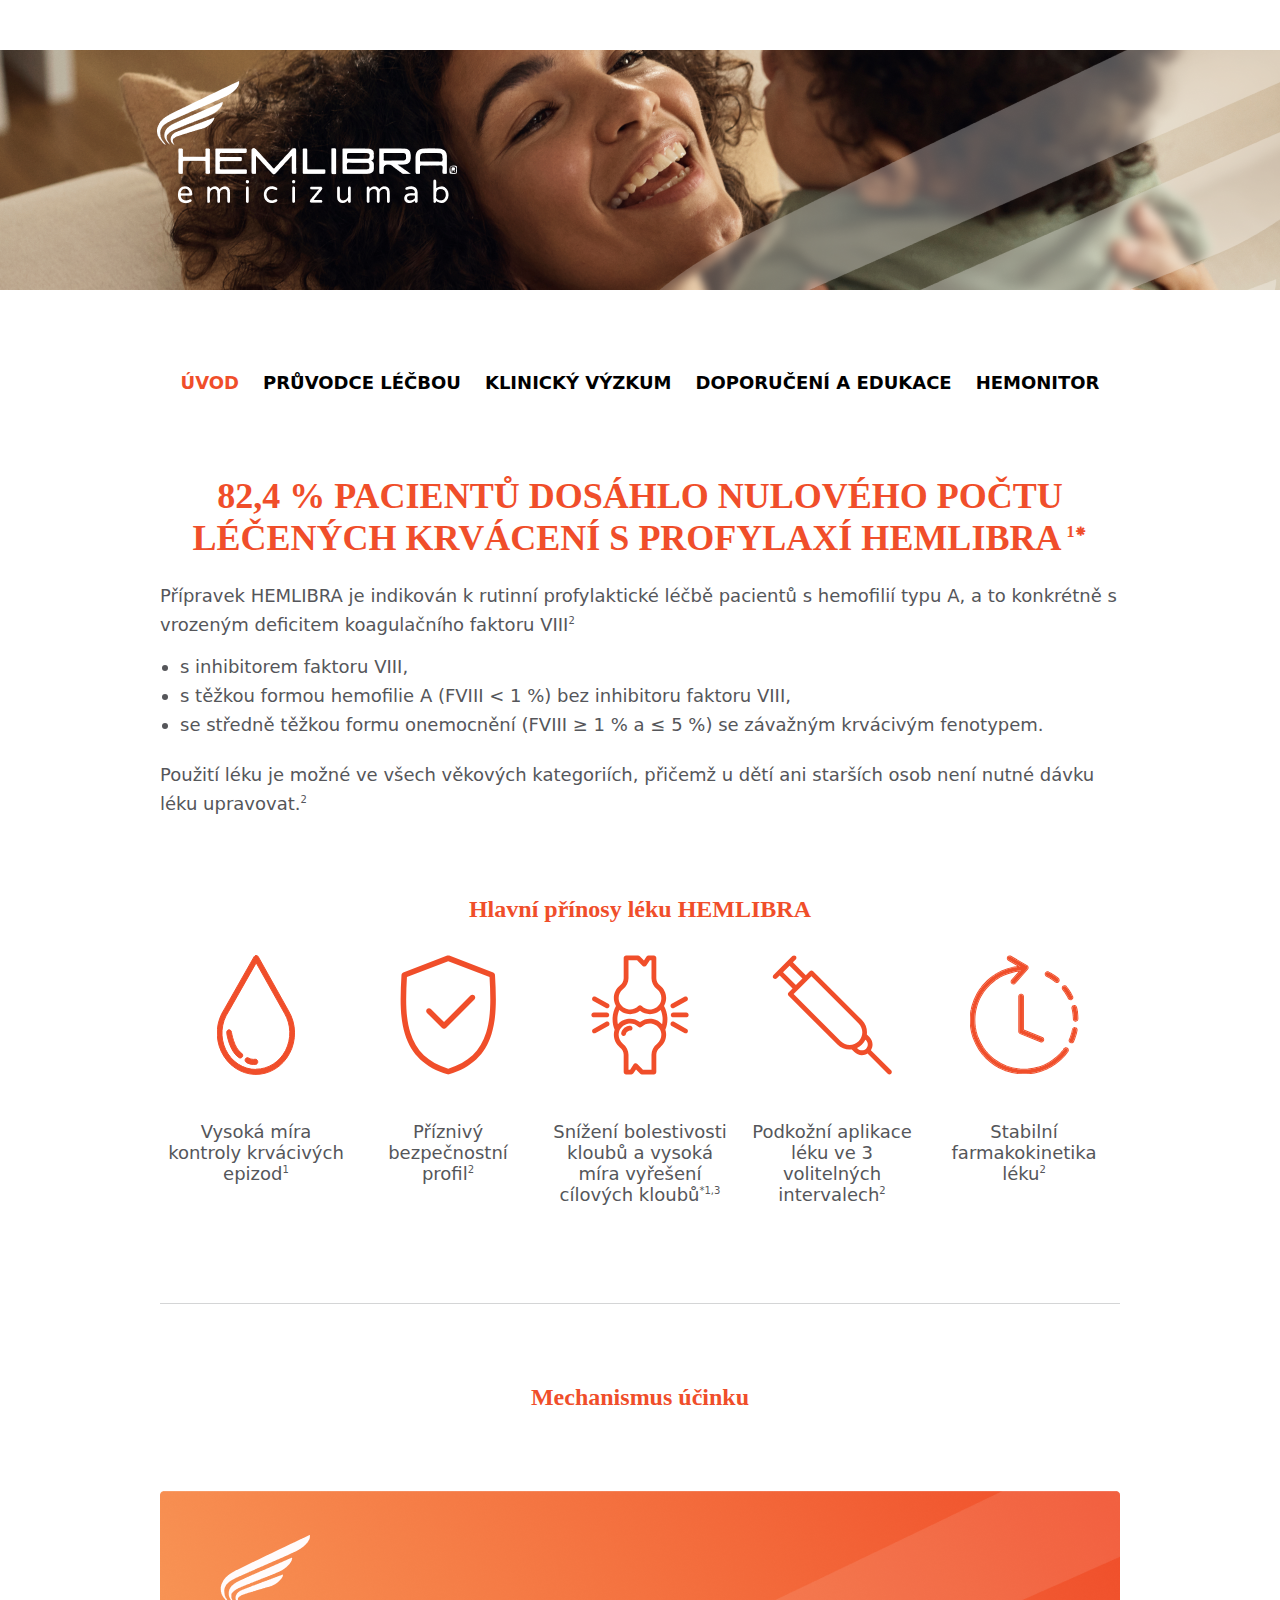
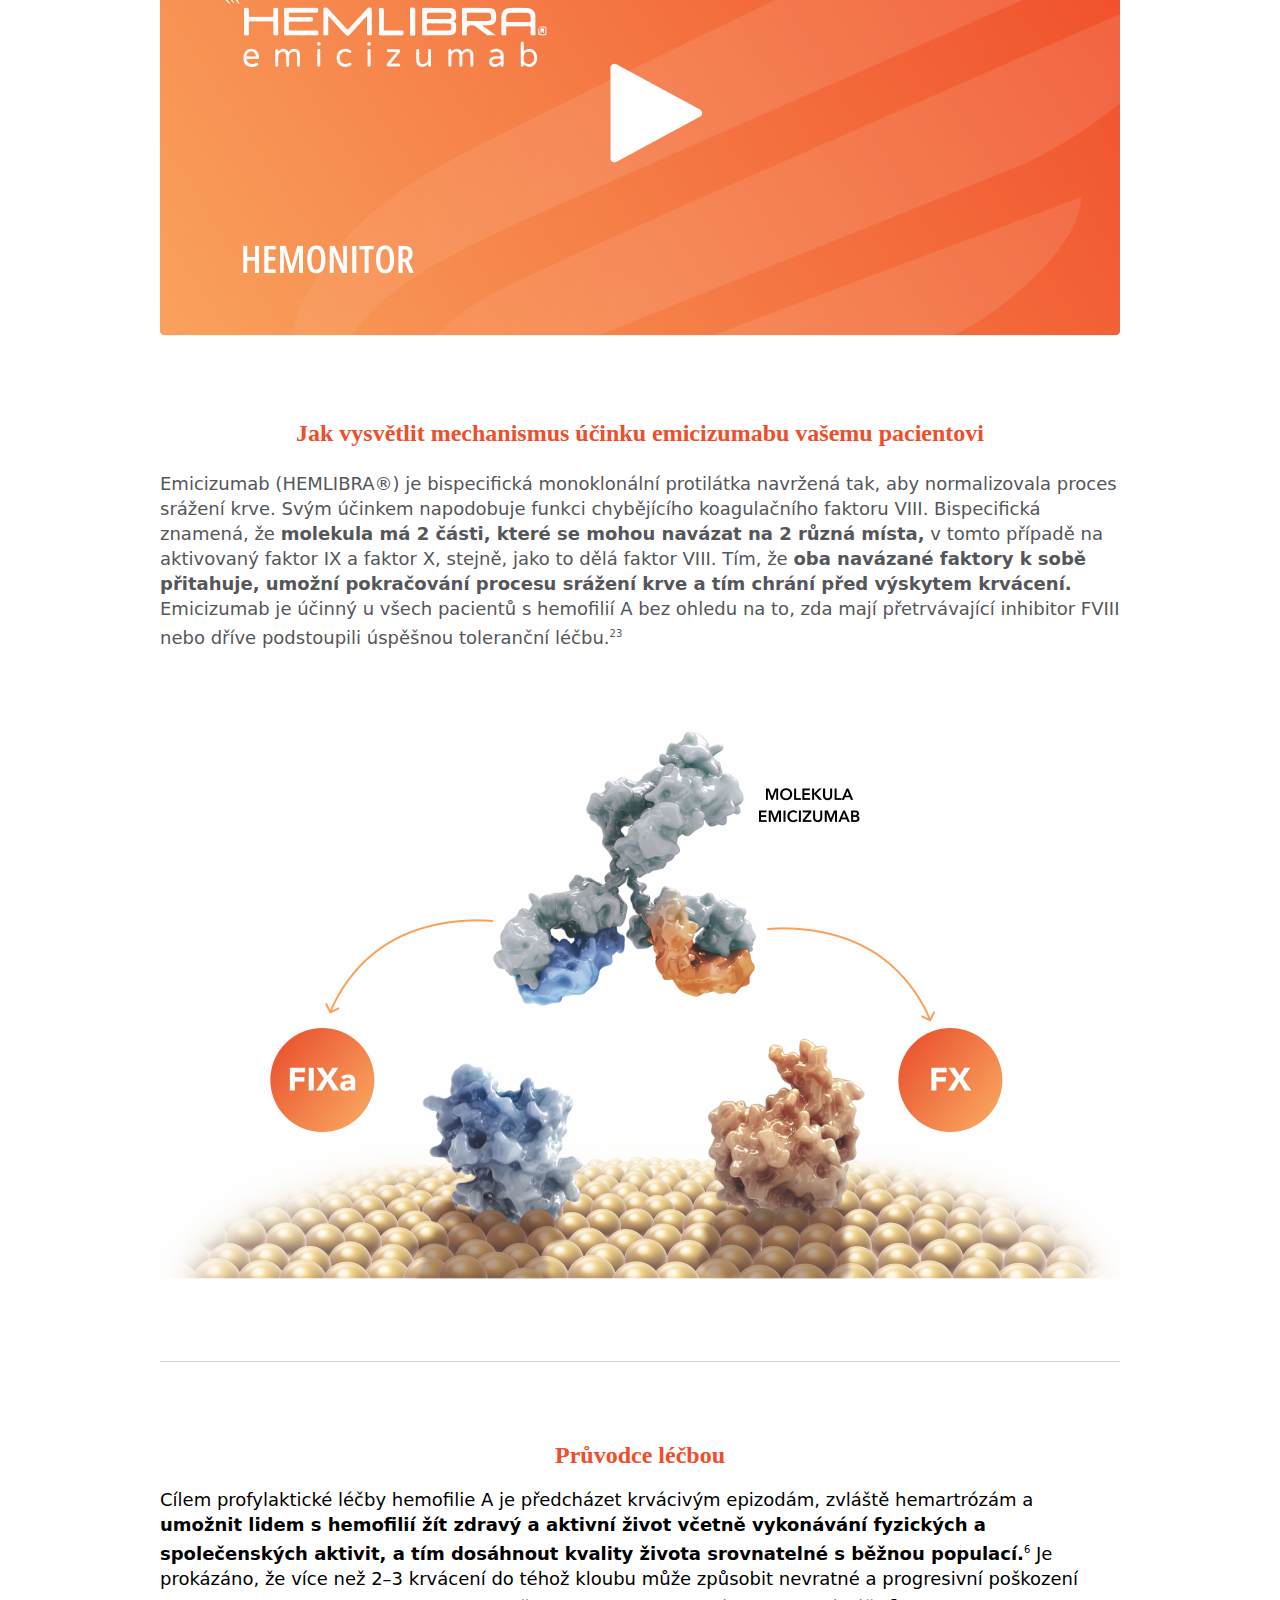
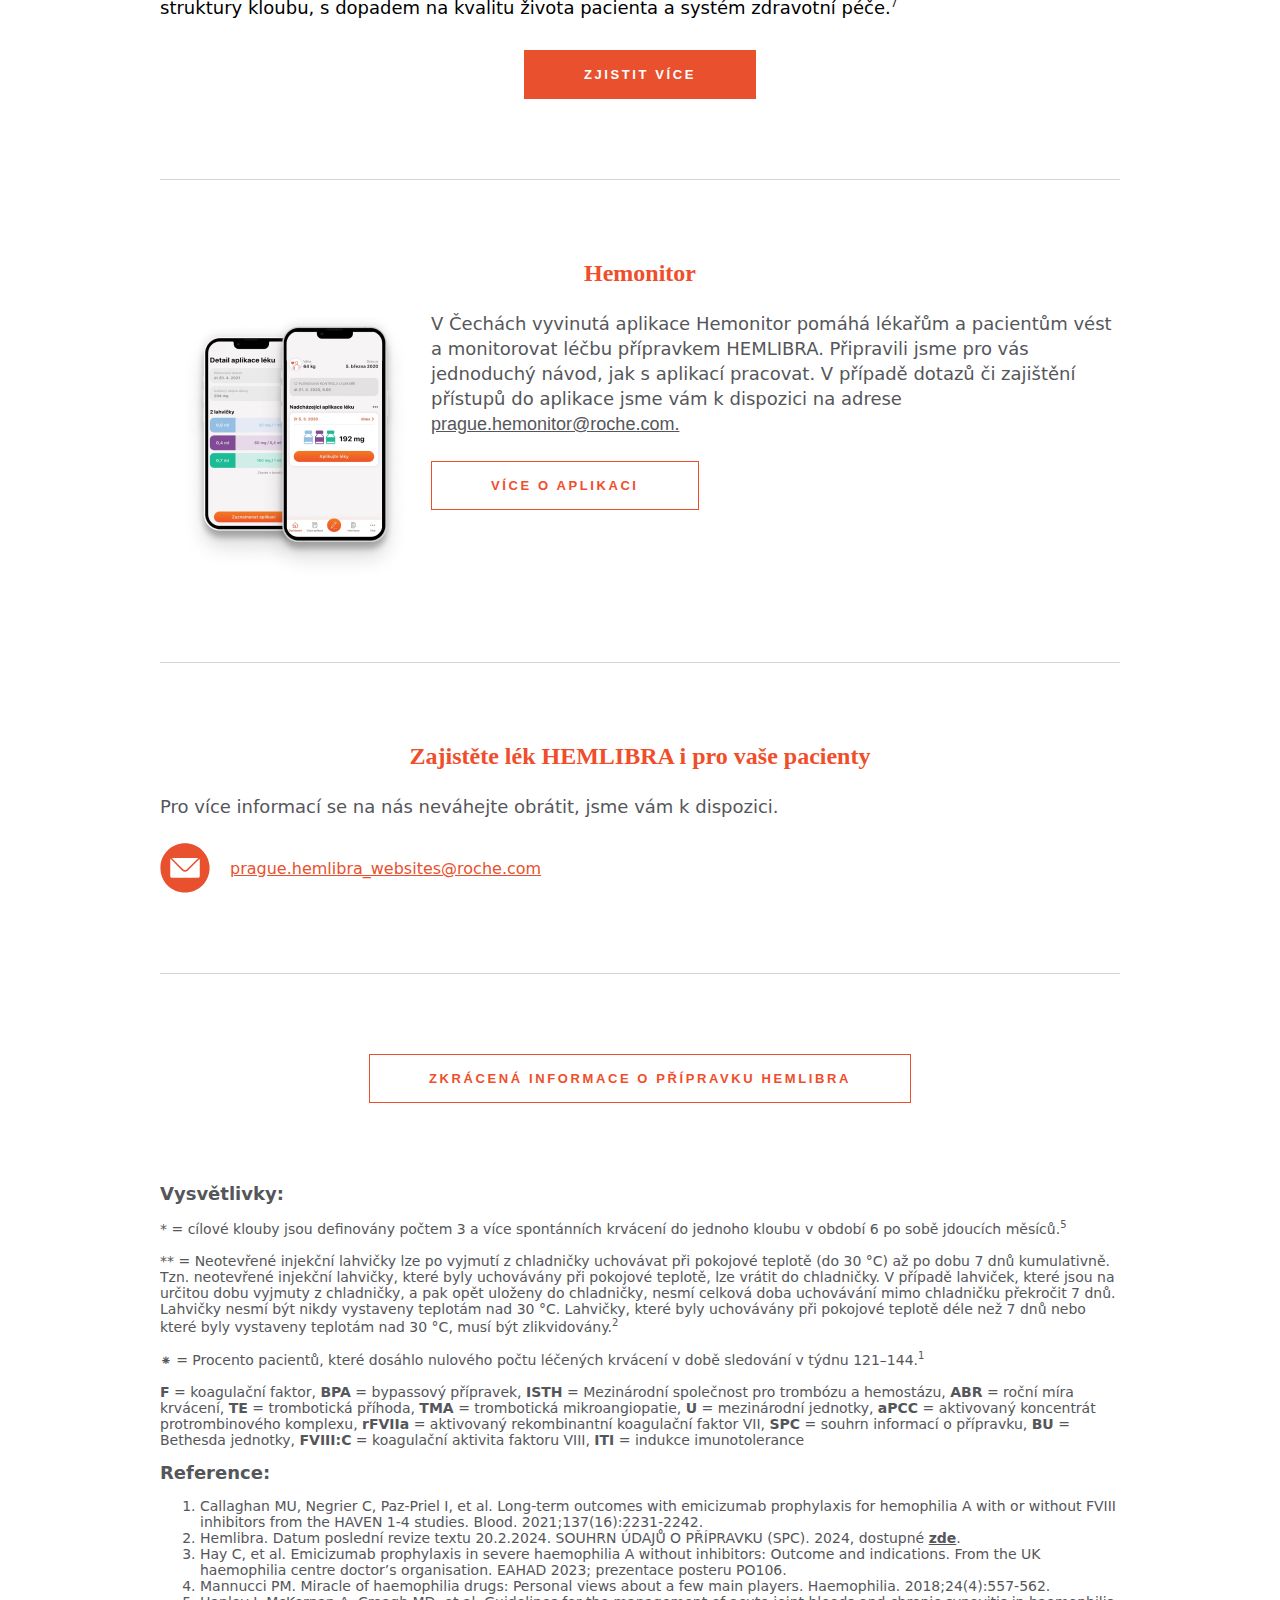
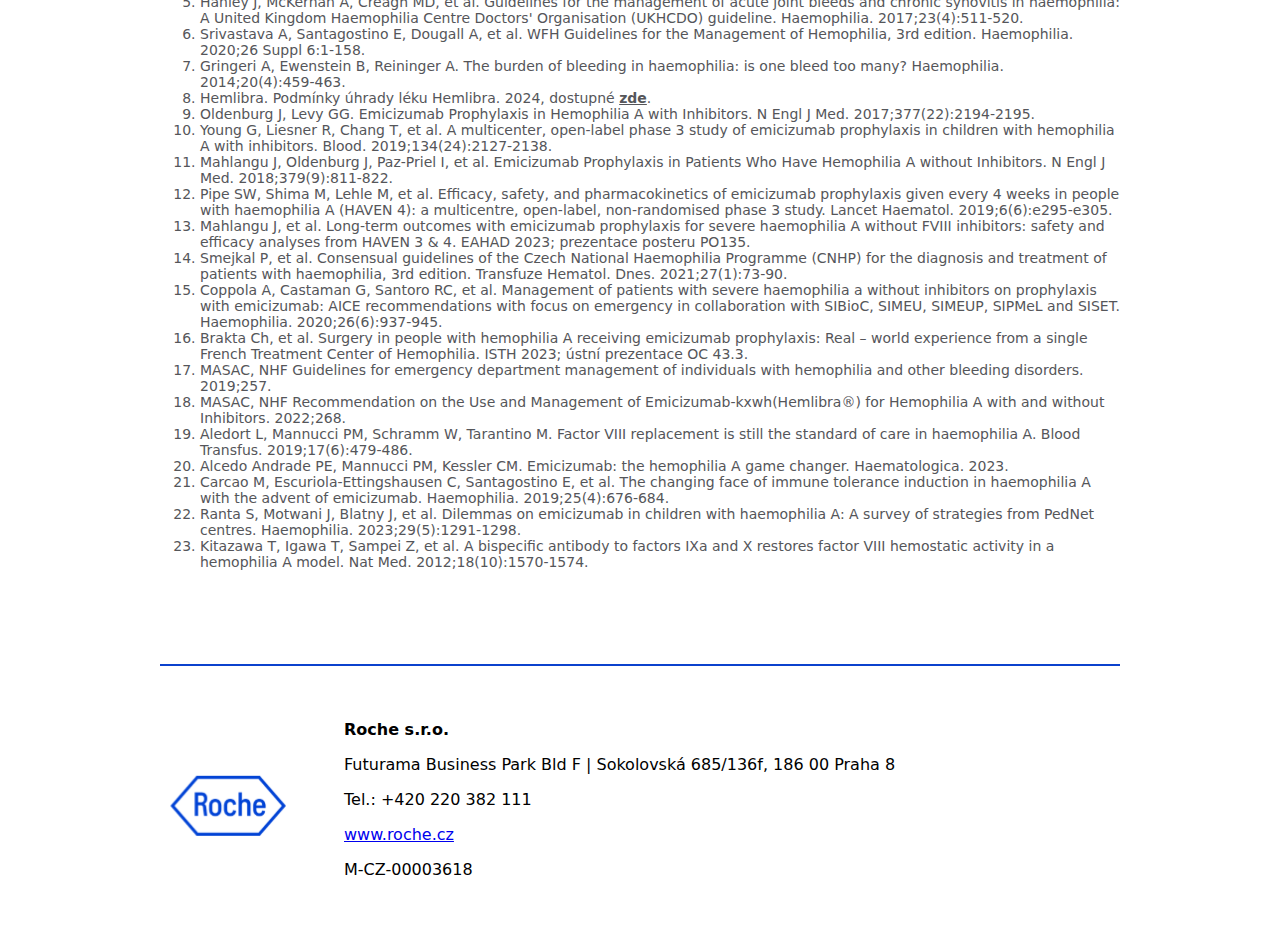
==== index.html @ 609fdd3a "fix" ====
<!DOCTYPE html>
<html lang="cs">
<head>
    <meta charset="UTF-8">
    <meta name="viewport" content="width=device-width, initial-scale=1.0">
    <title>HEMILIBRA emicizumab</title>
    <link rel="stylesheet" href="styles.css">
</head>
<body>

<header class="site-header">
    <div class="header-image" style="background-image: url('img/header_img_1.png');">
    </div>
    <nav class="site-navigation">
        <ul class="navigation-list">
            <li><a href="index.html" class="selected-page">ÚVOD</a></li>
            <li><a href="pruvodce_lecbou.html">PRŮVODCE LÉČBOU</a></li>
            <li><a href="klinicky_vyzkum.html">KLINICKÝ VÝZKUM</a></li>
            <li><a href="edukacni_materialy.html">DOPORUČENÍ A EDUKACE</a></li>
            <li><a href="hemonitor.html">HEMONITOR</a></li>
        </ul>
    </nav>
</header>

<section class="content-block gap24">
    <h1>82,4 % pacientů dosáhlo nulového počtu léčených krvácení s profylaxí HEMLIBRA<sup>1⁕</sup></h1>
    <div>
        <p>Přípravek HEMLIBRA je indikován k rutinní profylaktické léčbě pacientů s hemofilií typu A, a to konkrétně s vrozeným deficitem koagulačního faktoru VIII<sup>2</sup></p>
        <br>
        <ul class="content-list">
            <li>s inhibitorem faktoru VIII,</li>
            <li>s těžkou formou hemofilie A (FVIII < 1 %) bez inhibitoru faktoru VIII,</li>
            <li>se středně těžkou formu onemocnění (FVIII ≥ 1 % a ≤ 5 %) se závažným krvácivým fenotypem.</li>
        </ul>
        <br>
        <p>Použití léku je možné ve všech věkových kategoriích, přičemž u dětí ani starších osob není nutné dávku léku upravovat.<sup>2</sup></p>
    </div>
</section>

<section class="advantages-section gap32">
    <h2 class="section-title">Hlavní přínosy léku HEMLIBRA</h2>
    <div class="advantages-container">
        <div class="advantage-item">
            <img src="img/icon_1.svg" alt="">
            <p>Vysoká míra kontroly krvácivých epizod<sup>1</sup></p>
        </div>
        <div class="advantage-item">
            <img src="img/Icon_2.svg" alt="">
            <p>Příznivý bezpečnostní profil<sup>2</sup></p>
        </div>
        <div class="advantage-item">
            <img src="img/icon_3.svg" alt="">
            <p>Snížení bolestivosti kloubů a vysoká míra vyřešení cílových kloubů<sup>*1,3</sup></p>
        </div>
        <div class="advantage-item">
            <img src="img/icon_4.svg" alt="">
            <p>Podkožní aplikace léku ve 3 volitelných intervalech<sup>2</sup></p>
        </div>
        <div class="advantage-item">
            <img src="img/icon_5.svg" alt="">
            <p>Stabilní farmakokinetika léku<sup>2</sup></p>
        </div>
    </div>
</section>

<div class="divider"></div>

<section class="advantages-section">
    <h2 class="section-title">Mechanismus účinku</h2>
</section>

<section class="content-block">
    <a href="">
        <img src="img/Group 1621.png">
    </a>
</section>

<section class="content-block gap24">
    <h2>Jak vysvětlit mechanismus účinku emicizumabu vašemu pacientovi</h2>
    <p>Emicizumab (HEMLIBRA®) je bispecifická monoklonální protilátka navržená tak, aby normalizovala proces srážení krve. Svým účinkem napodobuje funkci chybějícího koagulačního faktoru VIII. Bispecifická znamená, že <strong>molekula má 2 části, které se mohou navázat na 2 různá místa,</strong> v tomto případě na aktivovaný faktor IX a faktor X, stejně, jako to dělá faktor VIII. Tím, že <strong>oba navázané faktory k sobě přitahuje, umožní pokračování procesu srážení krve a tím chrání před výskytem krvácení.</strong> Emicizumab je účinný u všech pacientů s hemofilií A bez ohledu na to, zda mají přetrvávající inhibitor FVIII nebo dříve podstoupili úspěšnou toleranční léčbu.<sup>23</sup></p>
    <img src="img/Group 539.png">
</section>

<div class="divider"></div>

<div class="guide-container">
    <h2 class="section-title">Průvodce léčbou</h2>
    <div class="text-and-button-wrapper gap12">
        <p class="guide-text">Cílem profylaktické léčby hemofilie A je předcházet krvácivým epizodám, zvláště hemartrózám a
            <b>umožnit lidem s hemofilií žít zdravý a aktivní život včetně vykonávání fyzických a společenských aktivit, a tím dosáhnout kvality života srovnatelné s běžnou populací.</b><sup>6</sup>
            Je prokázáno, že více než 2–3 krvácení do téhož kloubu může způsobit nevratné a progresivní poškození struktury kloubu, s dopadem na kvalitu života pacienta a systém zdravotní péče.<sup>7</sup></p>
        <div class="button-container">
            <a href="pruvodce_lecbou.html"><button class="standard-button red">zjistit více</button></a>
        </div>
    </div>
</div>

<div class="divider"></div>

<section class="content-block gap24">
    <section class="advantages-section">
        <h2 class="section-title">Hemonitor</h2>
    </section>
    <div class="hemonitor-section">
        <div class="phone-image-wrapper">
            <img src="img/Iphones.png" alt=""/>
        </div>
        <div class="text-and-button-wrapper gap24">
            <p class="hemonitor-text">V Čechách vyvinutá aplikace Hemonitor pomáhá lékařům a pacientům vést a monitorovat léčbu přípravkem HEMLIBRA. Připravili jsme pro vás jednoduchý návod, jak s aplikací pracovat. V případě dotazů či zajištění přístupů do aplikace jsme vám k dispozici na adrese <a class="link-grey" href="mailto:prague.hemonitor@roche.com">prague.hemonitor@roche.com.</a></p>
            <a href="hemonitor.html"><button class="standard-button">VÍCE O APLIKACI</button></a>
        </div>
    </div>
</section>

<div class="divider"></div>

<div class="content-block gap24">
    <h2>Zajistěte lék HEMLIBRA i pro vaše pacienty</h2>
    <p>Pro více informací se na nás neváhejte obrátit, jsme vám k dispozici.</p>
    <div class="contact-details">
        <img src="img/contact_icon.svg" alt="Email Icon" class="contact-icon">
        <a href="mailto:prague.hemlibra_websites@roche.com"class="email-text">prague.hemlibra_websites@roche.com</a>
    </div>
</div>

<div class="divider"></div>

<div class="contact-section">
    <button class="standard-button">ZKRÁCENÁ INFORMACE O PŘÍPRAVKU HEMLIBRA</button>
</div>

<div class="main-container footer">
    <div class="content-text text">
        <div class="title">Vysvětlivky:</div>
        <p>* = cílové klouby jsou definovány počtem 3 a více spontánních krvácení do jednoho kloubu v období 6 po sobě jdoucích měsíců.<sup>5</sup>
            <br><br>** = Neotevřené injekční lahvičky lze po vyjmutí z chladničky uchovávat při pokojové teplotě (do 30 °C) až po dobu 7 dnů kumulativně. Tzn. neotevřené injekční lahvičky, které byly uchovávány při pokojové teplotě, lze vrátit do chladničky. V případě lahviček, které jsou na určitou dobu vyjmuty z chladničky, a pak opět uloženy do chladničky, nesmí celková doba uchovávání mimo chladničku překročit 7 dnů. Lahvičky nesmí být nikdy vystaveny teplotám nad 30 °C. Lahvičky, které byly uchovávány při pokojové teplotě déle než 7 dnů nebo které byly vystaveny teplotám nad 30 °C, musí být zlikvidovány.<sup>2</sup>
            <br><br>⁕ = Procento pacientů, které dosáhlo nulového počtu léčených krvácení v době sledování v týdnu 121–144.<sup>1</sup>
            <br><br><strong>F</strong> = koagulační faktor, <strong>BPA</strong> = bypassový přípravek, <strong>ISTH</strong> = Mezinárodní společnost pro trombózu a hemostázu, <strong>ABR</strong> = roční míra krvácení, <strong>TE</strong> = trombotická příhoda, <strong>TMA</strong> = trombotická mikroangiopatie, <strong>U</strong> = mezinárodní jednotky, <strong>aPCC</strong> = aktivovaný koncentrát protrombinového komplexu, <strong>rFVIIa</strong> = aktivovaný rekombinantní koagulační faktor VII, <strong>SPC</strong> = souhrn informací o přípravku, <strong>BU</strong> = Bethesda jednotky, <strong>FVIII:C</strong> = koagulační aktivita faktoru VIII, <strong>ITI</strong> = indukce imunotolerance </p>
        <div class="title">Reference:</div>
        <p>
            <ol>
                <li>Callaghan MU, Negrier C, Paz-Priel I, et al. Long-term outcomes with emicizumab prophylaxis for hemophilia A with or without FVIII inhibitors from the HAVEN 1-4 studies. Blood. 2021;137(16):2231-2242.</li>
                <li>Hemlibra. Datum poslední revize textu 20.2.2024. SOUHRN ÚDAJŮ O PŘÍPRAVKU (SPC). 2024, dostupné <a href="https://drive.google.com/drive/folders/1kQ6zINW1XRGc3kzWRuX9ajvQGq70Y8tW"><strong>zde</strong></a>.</li>
                <li>Hay C, et al. Emicizumab prophylaxis in severe haemophilia A without inhibitors: Outcome and indications. From the UK haemophilia centre doctor’s organisation. EAHAD 2023; prezentace posteru PO106.</li>
                <li>Mannucci PM. Miracle of haemophilia drugs: Personal views about a few main players. Haemophilia. 2018;24(4):557-562.</li>
                <li>Hanley J, McKernan A, Creagh MD, et al. Guidelines for the management of acute joint bleeds and chronic synovitis in haemophilia: A United Kingdom Haemophilia Centre Doctors' Organisation (UKHCDO) guideline. Haemophilia. 2017;23(4):511-520.</li>
                <li>Srivastava A, Santagostino E, Dougall A, et al. WFH Guidelines for the Management of Hemophilia, 3rd edition. Haemophilia. 2020;26 Suppl 6:1-158.</li>
                <li>Gringeri A, Ewenstein B, Reininger A. The burden of bleeding in haemophilia: is one bleed too many? Haemophilia. 2014;20(4):459-463.</li>
                <li>Hemlibra. Podmínky úhrady léku Hemlibra. 2024, dostupné <a href="https://prehledy.sukl.cz/prehled_leciv.html#/leciva/0222794"><strong>zde</strong></a>. </li>
                <li>Oldenburg J, Levy GG. Emicizumab Prophylaxis in Hemophilia A with Inhibitors. N Engl J Med. 2017;377(22):2194-2195.</li>
                <li>Young G, Liesner R, Chang T, et al. A multicenter, open-label phase 3 study of emicizumab prophylaxis in children with hemophilia A with inhibitors. Blood. 2019;134(24):2127-2138.</li>
                <li>Mahlangu J, Oldenburg J, Paz-Priel I, et al. Emicizumab Prophylaxis in Patients Who Have Hemophilia A without Inhibitors. N Engl J Med. 2018;379(9):811-822.</li>
                <li>Pipe SW, Shima M, Lehle M, et al. Efficacy, safety, and pharmacokinetics of emicizumab prophylaxis given every 4 weeks in people with haemophilia A (HAVEN 4): a multicentre, open-label, non-randomised phase 3 study. Lancet Haematol. 2019;6(6):e295-e305.</li>
                <li>Mahlangu J, et al. Long-term outcomes with emicizumab prophylaxis for severe haemophilia A without FVIII inhibitors: safety and efficacy analyses from HAVEN 3 & 4. EAHAD 2023;  prezentace posteru PO135.</li>
                <li>Smejkal P, et al. Consensual guidelines of the Czech National Haemophilia Programme (CNHP) for the diagnosis and treatment of patients with haemophilia, 3rd edition. Transfuze Hematol. Dnes. 2021;27(1):73-90.</li>
                <li>Coppola A, Castaman G, Santoro RC, et al. Management of patients with severe haemophilia a without inhibitors on prophylaxis with emicizumab: AICE recommendations with focus on emergency in collaboration with SIBioC, SIMEU, SIMEUP, SIPMeL and SISET. Haemophilia. 2020;26(6):937-945.</li>
                <li>Brakta Ch, et al. Surgery in people with hemophilia A receiving emicizumab prophylaxis: Real – world experience from a single French Treatment Center of Hemophilia. ISTH 2023; ústní prezentace OC 43.3.</li>
                <li>MASAC, NHF Guidelines for emergency department management of individuals with hemophilia and other bleeding disorders. 2019;257.</li>
                <li>MASAC, NHF Recommendation on the Use and Management of Emicizumab-kxwh(Hemlibra®) for Hemophilia A with and without Inhibitors. 2022;268.</li>
                <li>Aledort L, Mannucci PM, Schramm W, Tarantino M. Factor VIII replacement is still the standard of care in haemophilia A. Blood Transfus. 2019;17(6):479-486.</li>
                <li>Alcedo Andrade PE, Mannucci PM, Kessler CM. Emicizumab: the hemophilia A game changer. Haematologica. 2023.</li>
                <li>Carcao M, Escuriola-Ettingshausen C, Santagostino E, et al. The changing face of immune tolerance induction in haemophilia A with the advent of emicizumab. Haemophilia. 2019;25(4):676-684.</li>
                <li>Ranta S, Motwani J, Blatny J, et al. Dilemmas on emicizumab in children with haemophilia A: A survey of strategies from PedNet centres. Haemophilia. 2023;29(5):1291-1298.</li>
                <li>Kitazawa T, Igawa T, Sampei Z, et al. A bispecific antibody to factors IXa and X restores factor VIII hemostatic activity in a hemophilia A model. Nat Med. 2012;18(10):1570-1574.</li>
            </ol>
        </p>
        </div>
</div>

<div class="main-container footer">
    <div class="divider"></div>
    <div class="footer-contact">
        <div class="logo">
            <img src="img/footer-logo.svg" alt=""/>
        </div>
        <div class="contact">
            <strong>Roche s.r.o.</strong>
            <p>Futurama Business Park Bld F | Sokolovská 685/136f, 186 00 Praha 8</p>
            <p>Tel.: +420 220 382 111</p>
            <p><a href="www.roche.cz">www.roche.cz</a></p>
            <p>M-CZ-00003618</p>
        </div>
    </div>
</div>

</body>
</html>
---- styles.css ----
html {
	scroll-behavior: smooth;
}

body {
    margin: 0;
    padding: 0;
    font-family: Avenir, system-ui, -apple-system, BlinkMacSystemFont, 'Segoe UI', Roboto, Oxygen, Ubuntu, Cantarell, 'Open Sans', 'Helvetica Neue', sans-serif;
    display: flex;
    flex-direction: column;
    gap: 80px;
}

.site-header {
    width: 100%;
    margin-top: 50px;
}

.header-image {
    height: 240px; /* высота шапки согласно Figma */
    background-size: cover;
    background-position: center;
    margin-bottom: 80px; 
}

.site-navigation {
    background-color: #FFFFFF; /* белый фон */
    /* box-shadow: 0 4px 6px rgba(0,0,0,0.1); тень под навигацией */
    /* padding: 20px 0;  */
    /* margin-bottom: 80px;  */
}

.navigation-list {
    list-style-type: none;
    padding: 0;
    margin: 0 auto;
    width: fit-content; 
    height: 25px; 
    display: flex;
    align-items: flex-start;
    justify-content: space-between;
    gap: 24px;
}

.navigation-list li {
    margin: 0; /* убрать предыдущий margin */
}

.navigation-list a {
    text-decoration: none;
    color: #000000; /* черный цвет текста */
    font-weight: bold;
    font-size: 18px; /* предполагаемый размер шрифта, так как он не указан */
    line-height: 25px; /* высота строки равна высоте меню */
    background-color: transparent; /* фоновый цвет ссылки */
    transition: color 0.1s; /* плавное изменение фона при наведении */
}

.navigation-list a:hover,
.navigation-list a:focus {
    color: #F04E2A; /* белый текст при наведении */
}

a.selected-page {
    color: #F04E2A;
}

/* ... предыдущий код ... */

.content-block {
    color: #55565A; /* цвет текста */
    width: 960px; /* ширина блока */
    /* padding: 0 40px; */
    margin: 0 auto;
    /* margin: 0 auto 80px; */
    display: flex;
    flex-direction: column;
    /* align-items: flex-start; */
    /* gap: 24px;  */
}

.content-block h1 {
    color: #F04E2A;
    width: 100%;
    text-align: center;
    font-family: Arial Narrow, serif;
    font-size: 36px;
    font-style: normal;
    font-weight: 700;
    line-height: normal;
    text-transform: uppercase;
    margin: 0;
}

h2 {
    margin: 0;
}

.content-block h2 {
    margin: 0;
    width: 100%;
    color: #F04E2A;
    text-align: center;
    font-family: Arial Narrow, serif;
    font-size: 24px;
    font-style: normal;
    font-weight: 700;
    line-height: normal;
    /* text-transform: uppercase; */
}

.content-block h3 {
    color: #55565A;
    font-family: Avenir, system-ui, -apple-system, BlinkMacSystemFont, 'Segoe UI', Roboto, Oxygen, Ubuntu, Cantarell, 'Open Sans', 'Helvetica Neue', sans-serif;
    font-size: 24px;
    font-style: normal;
    font-weight: 800;
    line-height: normal;
    margin: 0;
}

.content-block p {
    color: #55565A;
    font-family: Avenir, system-ui, -apple-system, BlinkMacSystemFont, 'Segoe UI', Roboto, Oxygen, Ubuntu, Cantarell, 'Open Sans', 'Helvetica Neue', sans-serif;
    font-size: 18px;
    font-style: normal;
    font-weight: 400;
    line-height: 25px;
    margin: 0;
}

.content-block ul {
    list-style-type: disc; /* стиль маркера списка */
    padding-left: 20px; /* отступ для маркеров списка */
    margin: 0;
}

.content-block .content-text {
    color: #55565A;
    font-family: Avenir, system-ui, -apple-system, BlinkMacSystemFont, 'Segoe UI', Roboto, Oxygen, Ubuntu, Cantarell, 'Open Sans', 'Helvetica Neue', sans-serif;
    font-size: 18px;
    font-style: normal;
    font-weight: 400;
    line-height: normal;
    margin: 0;
    padding: 0;
}

.content-block .content-text .content-img {
    margin: 0 10px 0 10px;
}

.content-block .image-container {
    display: flex;
    justify-content: center;
}

.content-block a, .content-block a:hover {
    color: #55565A;
    text-decoration-line: underline;
}

.content-block li {
    margin-bottom: 8px; /* расстояние между элементами списка */
    font-family: Avenir, system-ui, -apple-system, BlinkMacSystemFont, 'Segoe UI', Roboto, Oxygen, Ubuntu, Cantarell, 'Open Sans', 'Helvetica Neue', sans-serif;
}

/* ... предыдущий код ... */

.advantages-section {
    width: 960px;
    margin: 20px auto; 
    margin: 0 auto; 
    display: flex;
    flex-direction: column;
    align-items: center; /* выравнивание по центру для всего содержимого раздела */
    margin-bottom: 0px;
}

.section-title {
    text-align: center; /* выравнивание заголовка по центру */
    width: 100%; /* ширина заголовка для выравнивания текста */
    /* margin-bottom: 24px; */
    color: #F04E2A;
    font-family: Arial Narrow, serif;
    font-size: 24px;
    font-style: normal;
    font-weight: 700;
    line-height: normal;
}

.advantages-container {
    display: flex;
    justify-content: space-between;
    align-items: flex-start;
    width: 100%;
    padding: 0; /* если требуется внутренний отступ, его можно задать здесь */
}

.advantage-item {
    flex: 1;
    text-align: center; /* для выравнивания текста под иконками */
    color: #55565A;
    font-family: Avenir, system-ui, -apple-system, BlinkMacSystemFont, 'Segoe UI', Roboto, Oxygen, Ubuntu, Cantarell, 'Open Sans', 'Helvetica Neue', sans-serif;
    font-size: 18px;
    font-style: normal;
    font-weight: 400;
    line-height: normal;
    max-width: 468px;
}

.advantage-item p {
 padding: 0 8px 0 8px;
 font-size: 18px;
 line-height: normal;
}

.advantage-item img {
    width: auto; /* предполагаемая ширина иконок */
    height: 120px; /* предполагаемая высота иконок, размер можно изменить */
    margin-bottom: 24px;
}

.advantage-item img.advantage-icon{
    width: 140px;
    height: 140px;
}

.haven-container {
    display: flex;
    height: fit-content;
    justify-content: space-between;
}

div.haven-item {
    width: 283px;
    text-align: center;
}

div.haven-item p {
    font-size: 20px;
    margin-top: 20px;
    font-weight: 300;
}

.content-group {
    display: flex;
    flex-direction: column;
    /* gap: 15px; */
}

.content-group h4 {
    font-weight: 900;
    color: #E9502E;
    margin: 0;
    font-size: 18px;
}

.content-list {
    font-size: 18px;
}

.link-grey {
    color: #55565A;
    font-family: Avenir, Arial, Helvetica, sans-serif;
}

a.link-orange {
    color: #E9502E;
    font-weight: 900;
    /* font-family: Avenir, system-ui, -apple-system, BlinkMacSystemFont, 'Segoe UI', Roboto, Oxygen, Ubuntu, Cantarell, 'Open Sans', 'Helvetica Neue', sans-serif; */
}

a.link-orange-thin {
    color: #E9502E;
    font-family: Avenir, system-ui, -apple-system, BlinkMacSystemFont, 'Segoe UI', Roboto, Oxygen, Ubuntu, Cantarell, 'Open Sans', 'Helvetica Neue', sans-serif;
}

/* ... предыдущий код ... */

.divider {
    width: 960px;
    height: 1px; /* или '1px' в зависимости от желаемой толщины линии */
    background-color: rgba(85, 86, 90, 0.25); /* цвет и прозрачность согласно Figma */
    margin: 0 auto;
}

/* ... предыдущий код ... */

.mechanism-container {
    display: flex;
    justify-content: center;
    align-items: flex-start;
    width: 960px;
    margin: 0 auto;
    gap: 120px;
}

.mechanism-block {
    display: flex;
    flex-direction: column;
    /*align-items: center;*/
    width: calc((100% - 50px) / 2);
    padding: 20px;
    position: relative;
}

span.mechanism-note {
    font-family: 'Open Sans', system-ui, -apple-system, BlinkMacSystemFont, 'Segoe UI', Roboto, Oxygen, Ubuntu, Cantarell, 'Helvetica Neue', sans-serif;
}

.border-svg {
    position: absolute;
    width: 39px;
    height: 100%;
    top: 0;
}

.left-border {
    left: -39px; /* Смещаем левый SVG влево */
}

.right-border {
    right: -39px; /* Смещаем правый SVG вправо */
}

.mechanism-title  {
    font-family: system-ui, -apple-system, BlinkMacSystemFont, 'Segoe UI', Roboto, Oxygen, Ubuntu, Cantarell, 'Open Sans', 'Helvetica Neue', sans-serif;
    font-size: 24px;
    font-style: normal;
    font-weight: 700;
    line-height: normal;
    text-transform: uppercase;
}

.mechanism-title.left  {
    color: #000;
}

.mechanism-title.right  {
    color: #E9502E;
}

.mechanism-note  {
    color: #E9502E;
    /* font-family: system-ui, -apple-system, BlinkMacSystemFont, 'Segoe UI', Roboto, Oxygen, Ubuntu, Cantarell, 'Open Sans', 'Helvetica Neue', sans-serif; */
    font-size: 16px;
    font-weight: 400;
    text-transform: none;
}

.mechanism-icons {
    margin-top: 20px;
}

.mechanism-block p {
    color: #000;
    /* font-family: system-ui, -apple-system, BlinkMacSystemFont, 'Segoe UI', Roboto, Oxygen, Ubuntu, Cantarell, 'Open Sans', 'Helvetica Neue', sans-serif; */
    font-size: 16px;
    font-style: normal;
    font-weight: 400;
    line-height: normal;
}

/* **/

.guide-container {
    display: flex;
    flex-direction: column;
    align-items: center; /* Центрирование элементов */
    width: 960px;
    margin: 0 auto 0; /* Отступ сверху 80px и авто-маргин слева и справа */
    /* padding: 40px;  */
    background-color: #FFFFFF; /* Белый фон блока */
}

.guide-title {
    color: #E9502E; /* Цвет заголовка */
    font-family: Arial, sans-serif;
    font-size: 24px; /* Размер шрифта заголовка */
    font-weight: 700; /* Жирность шрифта */
    margin-bottom: 24px; /* Отступ снизу заголовка */
}

.guide-text {
    color: #000;
    font-family: Avenir, system-ui, -apple-system, BlinkMacSystemFont, 'Segoe UI', Roboto, Oxygen, Ubuntu, Cantarell, 'Open Sans', 'Helvetica Neue', sans-serif;
    font-size: 18px;
    font-style: normal;
    font-weight: 400;
    line-height: 25px; /* 138.889% */
}

.button-container {
    text-align: center; /* Центрирование кнопки */
    width: 100%; /* Ширина контейнера кнопки */
}

.standard-button {
    color: #F04E2A; /* Белый цвет текста кнопки */
    background-color: #FFFFFF; /* Фон кнопки */
    border: 1px solid #F04E2A; /* Граница кнопки */
    padding: 16px 59px; /* Внутренний отступ */
    /* font-family: system-ui, -apple-system, BlinkMacSystemFont, 'Segoe UI', Roboto, Oxygen, Ubuntu, Cantarell, 'Open Sans', 'Helvetica Neue', sans-serif; */
    font-size: 13px; /* Размер шрифта кнопки */
    cursor: pointer; /* Курсор в виде указателя */
    font-style: normal;
    font-weight: 700;
    line-height: normal;
    letter-spacing: 2.6px;
    text-transform: uppercase;
    transition: all .1s ease-in;
    /* transition: color .5s ease; */
}

.standard-button:hover {
    background-color: #E9502E;
    color: white;
}

/*.guide-button:hover {*/
/*    background-color: #E9502E; !* Цвет фона кнопки при наведении *!*/
/*}*/

/* */

.hemonitor-section {
    display: flex;
    align-items: flex-start;
    justify-content: center;
    width: 100%; /* Используем всю доступную ширину */
    max-width: 960px; /* Максимальная ширина секции */
    margin: 0px auto; /* Верхний отступ и автоматическое выравнивание */
    padding: 0; /* Убраны внутренние отступы */
}

.phone-image-wrapper {
    /* Стили для обертки изображения с телефонами */
    /* flex: 1;  */
    display: flex;
    justify-content: center;
}

.text-and-button-wrapper {
    flex: 1; /* Занимаем половину доступного пространства */
    display: flex;
    flex-direction: column;
    align-items: flex-start; /* Выравнивание по левому краю */
    /* padding: 0 0 24px 0;  */
}

.hemonitor-title {
    color: #F04E2A;
    text-align: center;
    font-family: Arial Narrow, serif;
    font-size: 24px;
    font-style: normal;
    font-weight: 700;
    line-height: normal;
    margin-bottom: 24px; /* Отступ под заголовком */
}

.hemonitor-text {
    color: #55565A;
    font-family: Avenir, system-ui, -apple-system, BlinkMacSystemFont, 'Segoe UI', Roboto, Oxygen, Ubuntu, Cantarell, 'Open Sans', 'Helvetica Neue', sans-serif;
    font-size: 16px;
    margin-bottom: 24px; /* Отступ под текстом */
}

.hemonitor-button {
    color: #FFFFFF;
    background-color: #F04E2A;
    border: none;
    padding: 10px 20px;
    cursor: pointer;
    transition: background-color 0.3s ease; /* Анимация фона кнопки */
}

/*.hemonitor-button:hover {*/
/*    background-color: #E9502E; !* Цвет кнопки при наведении *!*/
/*}*/

/* */

.contact-section {
    display: flex;
    justify-content: center;
    padding: 0 0;
    background: #FFF;
}

.content-wrapper {
    width: 960px;
    text-align: center;
}

.text-center {
    margin-bottom: 20px; /* Расстояние между текстом и контактными деталями */
}

.contact-details {
    display: flex;
    align-items: center;
    justify-content: flex-start; /* Выравнивание иконки и электронной почты по левому краю */
}

.contact-icon {
    width: 50px; /* Реальные размеры вашей иконки */
    height: 50px;
    margin-right: 20px; /* Расстояние от иконки до адреса электронной почты */
}

a.email-text {
    /* font-family: system-ui, -apple-system, BlinkMacSystemFont, 'Segoe UI', Roboto, Oxygen, Ubuntu, Cantarell, 'Open Sans', 'Helvetica Neue', sans-serif; */
    color: #E9502E;
    font-size: 16px;
}

.content-wrapper h2 {
    color: #F04E2A;
    font-family: Arial Narrow, sans-serif;
    font-size: 24px;
    margin: 0 0 10px 0; /* Отступ снизу */
}

.content-wrapper p {
    color: #55565A;
    /* font-family: system-ui, -apple-system, BlinkMacSystemFont, 'Segoe UI', Roboto, Oxygen, Ubuntu, Cantarell, 'Open Sans', 'Helvetica Neue', sans-serif; */
    font-size: 18px;
    margin: 0; /* Убрать отступы */
}

.main-container {
    overflow: hidden;
    width: 960px;
    display: flex;
    flex-direction: column;
    align-items: center; /* Центрирование элементов */
    margin: 0 auto 0; /* Отступ сверху 80px и авто-маргин слева и справа */
    /* padding: 40px;  */
    gap: 24px; /* Расстояние между элементами */
    background-color: #FFFFFF; /* Белый фон блока */
}

.footer .title {
    color: #55565A;
    font-family: Avenir, system-ui, -apple-system, BlinkMacSystemFont, 'Segoe UI', Roboto, Oxygen, Ubuntu, Cantarell, 'Open Sans', 'Helvetica Neue', sans-serif;
    font-size: 18px;
    font-style: normal;
    font-weight: 800;
    line-height: normal;
    margin-bottom: 15px;
}

.footer .content-text {
    color: #55565A;
    font-family: Avenir, system-ui, -apple-system, BlinkMacSystemFont, 'Segoe UI', Roboto, Oxygen, Ubuntu, Cantarell, 'Open Sans', 'Helvetica Neue', sans-serif;
    font-size: 14px;
    font-style: normal;
    font-weight: 400;
    line-height: normal;
}

.footer .divider {
    height: 2px; /* или '1px' в зависимости от желаемой толщины линии */
    background-color: #0B41CD;
    stroke-width: 3px;
    stroke: #0B41CD;
    margin: 0;
}

.footer-contact {
    display: flex; /* Включаем Flexbox */
    justify-content: flex-start; /* Распределяем пространство между колонками */
    align-items: center; /* Выравниваем элементы по центру по вертикали */
    padding: 20px; /* Добавляем отступы для внешнего вида */
    width: 960px;
    font-family: Avenir, system-ui, -apple-system, BlinkMacSystemFont, 'Segoe UI', Roboto, Oxygen, Ubuntu, Cantarell, 'Open Sans', 'Helvetica Neue', sans-serif;
}

.footer-contact .contact {
    flex-grow: 1; /* Разрешаем обоим элементам занимать одинаковое пространство */
    padding: 10px; /* Добавляем внутренние отступы */
}

.footer-contact .logo {
    flex-basis: 154px;
    flex-shrink: 0;
    padding: 10px;
}

.content-block .red, .button-container .red {
    border: 1px solid #E9502E;
    background: #E9502E;
    color: #FFFFFF;
}

.content-block p.black {
    color: black;
    text-transform: uppercase;
    font-weight: 900;
}

h4.grey-subheader {
    color: #55565A;
    font-size: 18px;
    font-weight: 900;
    margin-bottom: 15px;
    text-transform: uppercase;
    margin: 0;
}

h4.black-subheader {
    color: #000;
    font-size: 18px;
    font-weight: 900;
    margin-bottom: 15px;
    text-transform: uppercase;
    margin: 0;
}

.downloadable-content p {
    margin-bottom: 15px;
}

.downloadable-content {
    display: flex;
    gap: 16px;
    flex-direction: column;
}
.downloadable-content-wrapper {
    display: flex;
}

.link-wrapper {
    display: flex;
    justify-content: flex-start;
    gap: 16px;
    align-items: center;
    flex: 1;
}

.link-wrapper a {
    color: #F04E2A;
    font-weight: 900;
    font-family: Avenir, system-ui, -apple-system, BlinkMacSystemFont, 'Segoe UI', Roboto, Oxygen, Ubuntu, Cantarell, 'Open Sans', 'Helvetica Neue', sans-serif;
}

h1 sup, h2 sup {
    font-size:medium;
    margin-left: 5px;
}

h2 sup {
    font-weight: 400;
}

h4 sup {
    font-size: small;
    margin-left: 3px;
    font-weight: 400;
}

p sup, li sup {
    font-size: x-small;
}

.text-button-wrapper {
    display: flex;
    flex-direction: column;
    gap: 24px;
}

.gap36 {
    gap: 36px;
}

.gap32 {
    gap: 32px;
}

.gap24 {
    gap: 24px;
}

.gap16 {
    gap: 16px;
}

.gap12 {
    gap: 12px
}

img.advantage-icon.bottle {
    height: 170px;
    width: auto;
}

div.border-orange {
    border: 1px solid #E9502E;
    border-radius: 8px;
    padding: 24px;
}

div.border-orange img {
    max-width: 908px;
}

div.expandable-button {
    width: 960px;
    min-height: fit-content;
    display: flex;
    border: 1px solid #E9502E;
    border-radius: 8px;
    flex-direction: column;
    align-items: center;
    box-sizing: border-box;
}

div.expandable-button-header {
    display: flex;
    justify-content: space-between;
    align-items: center;
    width: 920px;
    padding: 20px;
}

div.expandable-button-white {
    width: 960px;
    min-height: fit-content;
    display: flex;
    flex-direction: column;
}

div.expandable-button-white-header {
    display: flex;
    justify-content: left;
    align-items: center;
    width: 960px;
    gap: 24px;
}

.expandable-button-wrapper {
    margin-bottom: 36px;
}

div.expandable-button-header, div.expandable-button-wrapper:hover {
    cursor: pointer;
}

div.expandable-button-header img {
    width: 21.15px;
    height: 12.7px;
}

h4.black-header {
    margin: 0;
    color: #000;
    text-transform: uppercase;
    font-size: 18px;
}

.expandable {
    max-height: 0;
    overflow: hidden;
    transition: all 0.3s ease;
}

.expanded {
    /* margin-bottom: 20px; */
    transition: all 0.3s ease;
    padding-bottom: 20px;
}

.expandable-button-header .arrow, .expandable-button-white-header .arrow {
    transition: transform 0.3s ease;
}

.expanded .expandable-button-header .arrow {
    transform: rotate(180deg);
}

p#fviii-studies {
    margin-bottom: 40px;
}

section#scroll-bottles {
    text-align: center;
}

div.hemlibra-subtext-wrapper {
    max-width: 525px;
    text-align: center;
}

div.video-grid {
    display: flex;
    gap: 24px;
    flex-wrap: wrap;
    justify-content: center;
}

div.video-grid .video-wrapper img {
    max-width: 222px;
    height: auto;
}

p.text-small {
    font-size: 14px;
}

.flex-row {
    flex-direction: row;
}

div.content-block div.content-half {
    flex: 1;
    display: flex;
    flex-direction: column;
}

.centered-text p{
    text-align: center;
}

span.p-important{
    text-transform: uppercase;
    color: #F04E2A;
    font-weight: 900;
}

ol li a {
    color: #55565A;
}

div.haven-container a {
    text-decoration: none;
}

div.haven-container a:hover {
    text-decoration: underline;
}
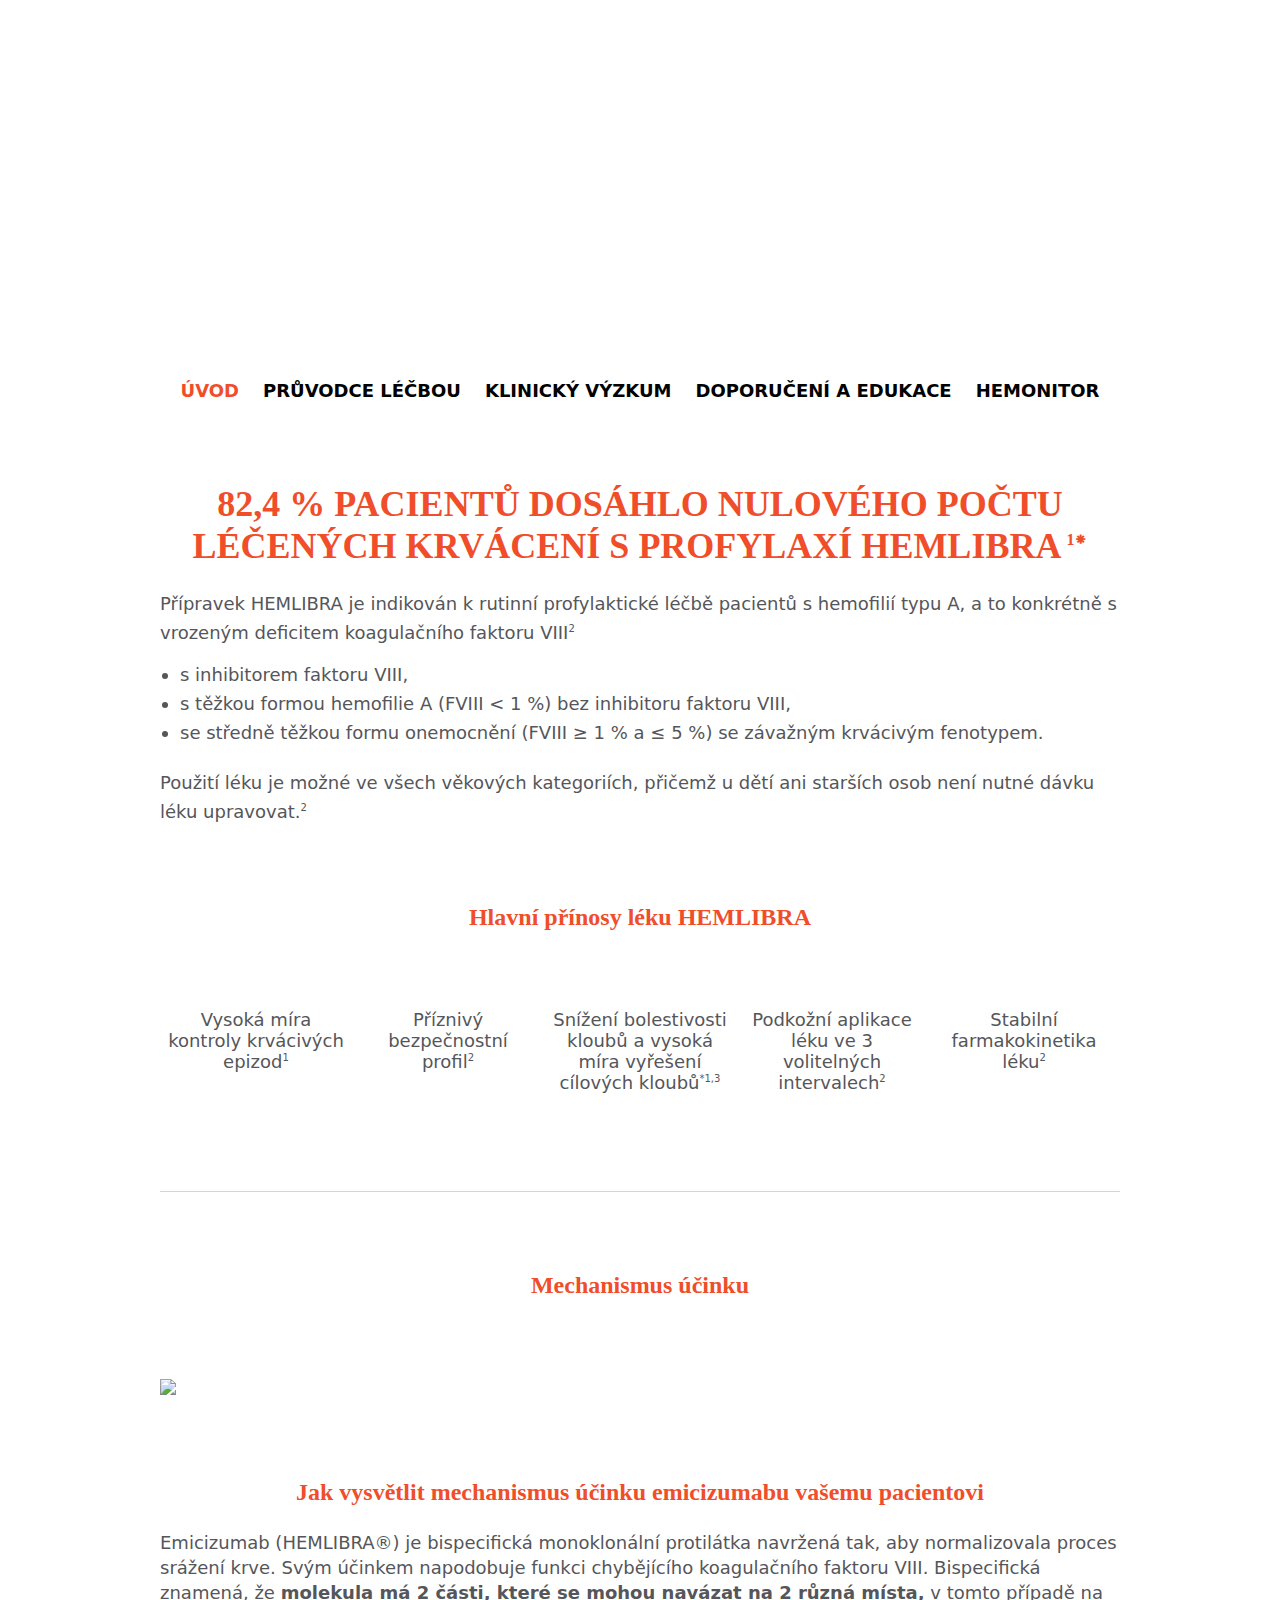
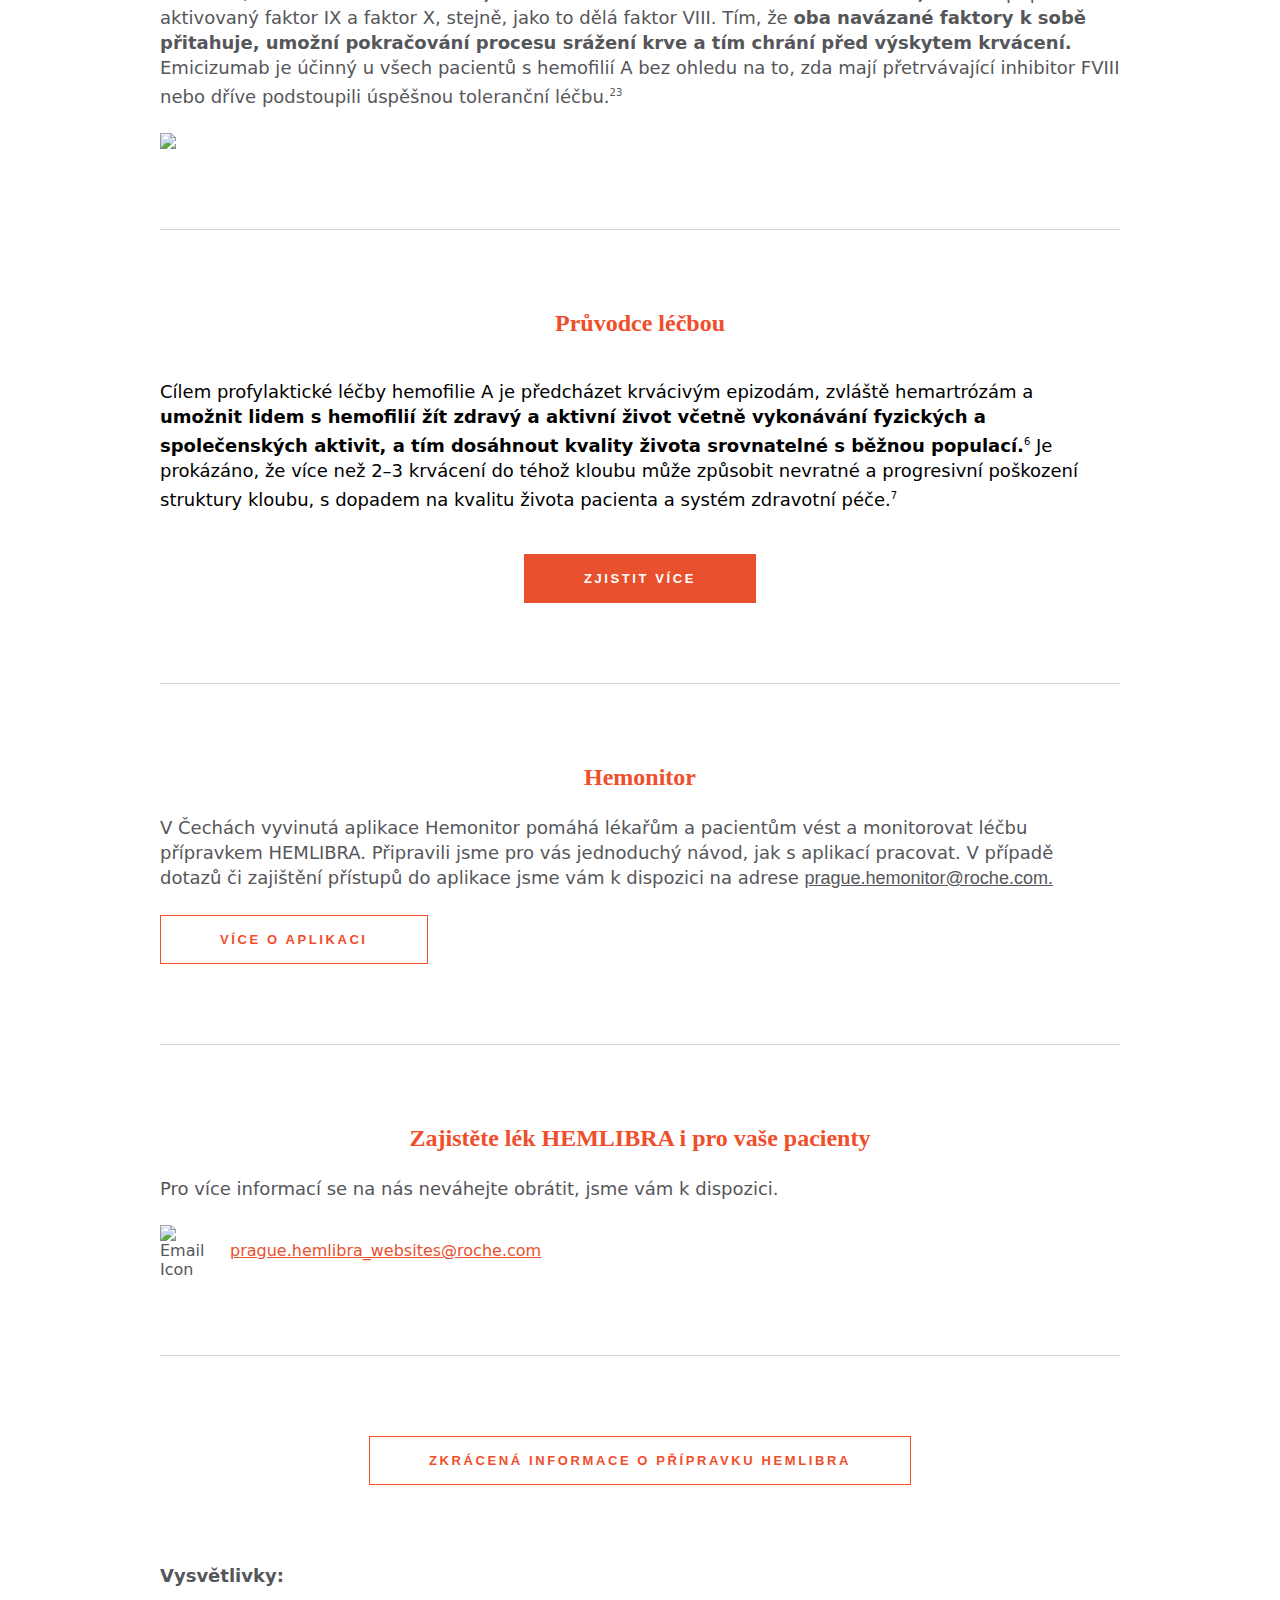
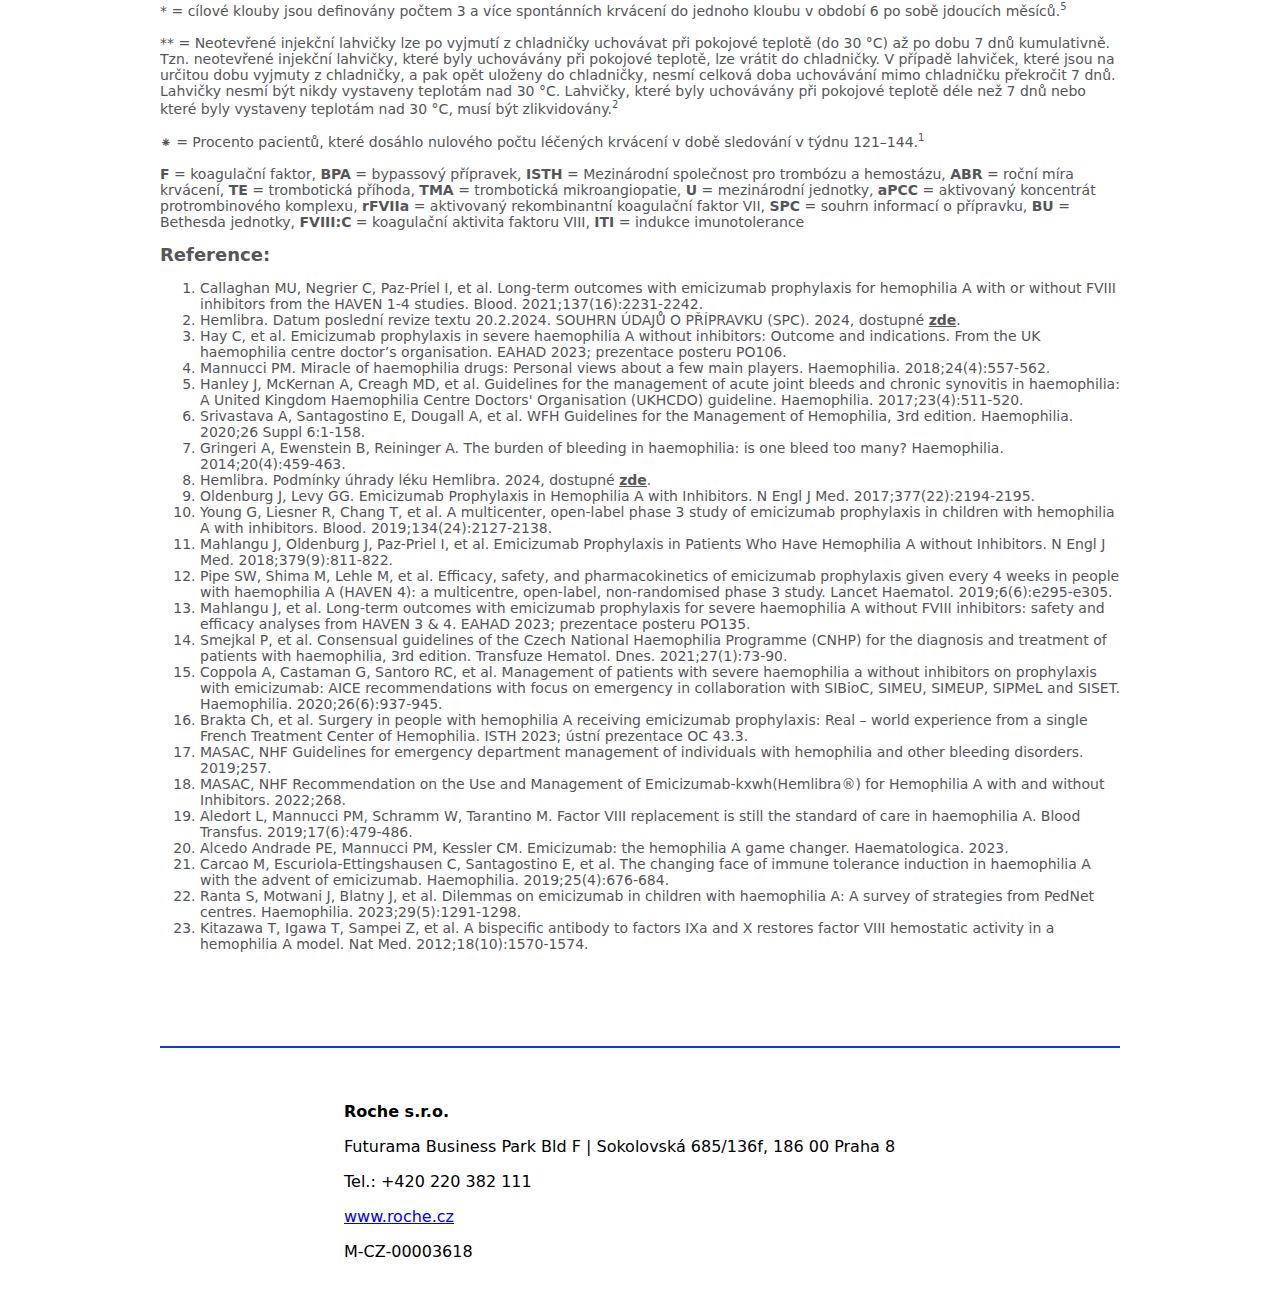
==== commit 911abd20: "fix" ====
--- a/index.html
+++ b/index.html
@@ -7,181 +7,268 @@
     <link rel="stylesheet" href="styles.css">
 </head>
 <body>
-
-<header class="site-header">
-    <div class="header-image" style="background-image: url('img/header_img_1.png');">
-    </div>
-    <nav class="site-navigation">
-        <ul class="navigation-list">
-            <li><a href="index.html" class="selected-page">ÚVOD</a></li>
-            <li><a href="pruvodce_lecbou.html">PRŮVODCE LÉČBOU</a></li>
-            <li><a href="klinicky_vyzkum.html">KLINICKÝ VÝZKUM</a></li>
-            <li><a href="edukacni_materialy.html">DOPORUČENÍ A EDUKACE</a></li>
-            <li><a href="hemonitor.html">HEMONITOR</a></li>
-        </ul>
-    </nav>
-</header>
-
-<section class="content-block gap24">
-    <h1>82,4 % pacientů dosáhlo nulového počtu léčených krvácení s profylaxí HEMLIBRA<sup>1⁕</sup></h1>
-    <div>
-        <p>Přípravek HEMLIBRA je indikován k rutinní profylaktické léčbě pacientů s hemofilií typu A, a to konkrétně s vrozeným deficitem koagulačního faktoru VIII<sup>2</sup></p>
-        <br>
-        <ul class="content-list">
-            <li>s inhibitorem faktoru VIII,</li>
-            <li>s těžkou formou hemofilie A (FVIII < 1 %) bez inhibitoru faktoru VIII,</li>
-            <li>se středně těžkou formu onemocnění (FVIII ≥ 1 % a ≤ 5 %) se závažným krvácivým fenotypem.</li>
-        </ul>
-        <br>
-        <p>Použití léku je možné ve všech věkových kategoriích, přičemž u dětí ani starších osob není nutné dávku léku upravovat.<sup>2</sup></p>
-    </div>
-</section>
-
-<section class="advantages-section gap32">
-    <h2 class="section-title">Hlavní přínosy léku HEMLIBRA</h2>
-    <div class="advantages-container">
-        <div class="advantage-item">
-            <img src="img/icon_1.svg" alt="">
-            <p>Vysoká míra kontroly krvácivých epizod<sup>1</sup></p>
-        </div>
-        <div class="advantage-item">
-            <img src="img/Icon_2.svg" alt="">
-            <p>Příznivý bezpečnostní profil<sup>2</sup></p>
-        </div>
-        <div class="advantage-item">
-            <img src="img/icon_3.svg" alt="">
-            <p>Snížení bolestivosti kloubů a vysoká míra vyřešení cílových kloubů<sup>*1,3</sup></p>
-        </div>
-        <div class="advantage-item">
-            <img src="img/icon_4.svg" alt="">
-            <p>Podkožní aplikace léku ve 3 volitelných intervalech<sup>2</sup></p>
-        </div>
-        <div class="advantage-item">
-            <img src="img/icon_5.svg" alt="">
-            <p>Stabilní farmakokinetika léku<sup>2</sup></p>
-        </div>
-    </div>
-</section>
-
-<div class="divider"></div>
-
-<section class="advantages-section">
-    <h2 class="section-title">Mechanismus účinku</h2>
-</section>
-
-<section class="content-block">
-    <a href="">
-        <img src="img/Group 1621.png">
-    </a>
-</section>
-
-<section class="content-block gap24">
-    <h2>Jak vysvětlit mechanismus účinku emicizumabu vašemu pacientovi</h2>
-    <p>Emicizumab (HEMLIBRA®) je bispecifická monoklonální protilátka navržená tak, aby normalizovala proces srážení krve. Svým účinkem napodobuje funkci chybějícího koagulačního faktoru VIII. Bispecifická znamená, že <strong>molekula má 2 části, které se mohou navázat na 2 různá místa,</strong> v tomto případě na aktivovaný faktor IX a faktor X, stejně, jako to dělá faktor VIII. Tím, že <strong>oba navázané faktory k sobě přitahuje, umožní pokračování procesu srážení krve a tím chrání před výskytem krvácení.</strong> Emicizumab je účinný u všech pacientů s hemofilií A bez ohledu na to, zda mají přetrvávající inhibitor FVIII nebo dříve podstoupili úspěšnou toleranční léčbu.<sup>23</sup></p>
-    <img src="img/Group 539.png">
-</section>
-
-<div class="divider"></div>
-
-<div class="guide-container">
-    <h2 class="section-title">Průvodce léčbou</h2>
-    <div class="text-and-button-wrapper gap12">
-        <p class="guide-text">Cílem profylaktické léčby hemofilie A je předcházet krvácivým epizodám, zvláště hemartrózám a
-            <b>umožnit lidem s hemofilií žít zdravý a aktivní život včetně vykonávání fyzických a společenských aktivit, a tím dosáhnout kvality života srovnatelné s běžnou populací.</b><sup>6</sup>
-            Je prokázáno, že více než 2–3 krvácení do téhož kloubu může způsobit nevratné a progresivní poškození struktury kloubu, s dopadem na kvalitu života pacienta a systém zdravotní péče.<sup>7</sup></p>
-        <div class="button-container">
-            <a href="pruvodce_lecbou.html"><button class="standard-button red">zjistit více</button></a>
+<div class="body">
+    <div class="site-header">
+        <div class="header-image" style="background-image: url('/content/dam/hcp-portals/czech-republic/images/hemilibra/img/header_img_1.png');">
+        </div>
+        <div class="site-navigation">
+            <ul class="navigation-list">
+                <li><a href="index.html" class="selected-page">ÚVOD</a></li>
+                <li><a href="pruvodce_lecbou.html">PRŮVODCE LÉČBOU</a></li>
+                <li><a href="klinicky_vyzkum.html">KLINICKÝ VÝZKUM</a></li>
+                <li><a href="edukacni_materialy.html">DOPORUČENÍ A EDUKACE</a></li>
+                <li><a href="hemonitor.html">HEMONITOR</a></li>
+            </ul>
+        </div>
+    </div>
+
+    <div class="content-block gap24">
+        <h1>82,4 % pacientů dosáhlo nulového počtu léčených krvácení s profylaxí HEMLIBRA<sup>1⁕</sup></h1>
+        <div>
+            <p>Přípravek HEMLIBRA je indikován k rutinní profylaktické léčbě pacientů s hemofilií typu A, a to konkrétně
+                s vrozeným deficitem koagulačního faktoru VIII<sup>2</sup></p>
+            <br>
+            <ul class="content-list">
+                <li>s inhibitorem faktoru VIII,</li>
+                <li>s těžkou formou hemofilie A (FVIII < 1 %) bez inhibitoru faktoru VIII,</li>
+                <li>se středně těžkou formu onemocnění (FVIII ≥ 1 % a ≤ 5 %) se závažným krvácivým fenotypem.</li>
+            </ul>
+            <br>
+            <p>Použití léku je možné ve všech věkových kategoriích, přičemž u dětí ani starších osob není nutné dávku
+                léku upravovat.<sup>2</sup></p>
+        </div>
+    </div>
+
+    <div class="advantages-section gap32">
+        <h2 class="section-title">Hlavní přínosy léku HEMLIBRA</h2>
+        <div class="advantages-container">
+            <div class="advantage-item">
+                <img src="/content/dam/hcp-portals/czech-republic/images/hemilibra/img/icon_1.svg" alt="">
+                <p>Vysoká míra kontroly krvácivých epizod<sup>1</sup></p>
+            </div>
+            <div class="advantage-item">
+                <img src="/content/dam/hcp-portals/czech-republic/images/hemilibra/img/Icon_2.svg" alt="">
+                <p>Příznivý bezpečnostní profil<sup>2</sup></p>
+            </div>
+            <div class="advantage-item">
+                <img src="/content/dam/hcp-portals/czech-republic/images/hemilibra/img/icon_3.svg" alt="">
+                <p>Snížení bolestivosti kloubů a vysoká míra vyřešení cílových kloubů<sup>*1,3</sup></p>
+            </div>
+            <div class="advantage-item">
+                <img src="/content/dam/hcp-portals/czech-republic/images/hemilibra/img/icon_4.svg" alt="">
+                <p>Podkožní aplikace léku ve 3 volitelných intervalech<sup>2</sup></p>
+            </div>
+            <div class="advantage-item">
+                <img src="/content/dam/hcp-portals/czech-republic/images/hemilibra/img/icon_5.svg" alt="">
+                <p>Stabilní farmakokinetika léku<sup>2</sup></p>
+            </div>
+        </div>
+    </div>
+
+    <span class="h-divider"></span>
+
+    <div class="advantages-section">
+        <h2 class="section-title">Mechanismus účinku</h2>
+    </div>
+
+    <div class="content-block">
+        <a href="">
+            <img src="/content/dam/hcp-portals/czech-republic/images/hemilibra/img/Group_1621.png">
+        </a>
+    </div>
+
+    <div class="content-block gap24">
+        <h2 class="section-title">Jak vysvětlit mechanismus účinku emicizumabu vašemu pacientovi</h2>
+        <p>Emicizumab (HEMLIBRA®) je bispecifická monoklonální protilátka navržená tak, aby normalizovala proces srážení
+            krve. Svým účinkem napodobuje funkci chybějícího koagulačního faktoru VIII. Bispecifická znamená, že
+            <strong>molekula má 2 části, které se mohou navázat na 2 různá místa,</strong> v tomto případě na aktivovaný
+            faktor IX a faktor X, stejně, jako to dělá faktor VIII. Tím, že <strong>oba navázané faktory k sobě
+                přitahuje, umožní pokračování procesu srážení krve a tím chrání před výskytem krvácení.</strong>
+            Emicizumab je účinný u všech pacientů s hemofilií A bez ohledu na to, zda mají přetrvávající inhibitor FVIII
+            nebo dříve podstoupili úspěšnou toleranční léčbu.<sup>23</sup></p>
+        <img src="/content/dam/hcp-portals/czech-republic/images/hemilibra/img/Group_539.png">
+    </div>
+
+    <span class="h-divider"></span>
+
+    <div class="guide-container">
+        <h2 class="section-title margin-bottom-24">Průvodce léčbou</h2>
+        <div class="text-and-button-wrapper gap24">
+            <p class="guide-text">Cílem profylaktické léčby hemofilie A je předcházet krvácivým epizodám, zvláště
+                hemartrózám a
+                <b>umožnit lidem s hemofilií žít zdravý a aktivní život včetně vykonávání fyzických a společenských
+                    aktivit, a tím dosáhnout kvality života srovnatelné s běžnou populací.</b><sup>6</sup>
+                Je prokázáno, že více než 2–3 krvácení do téhož kloubu může způsobit nevratné a progresivní poškození
+                struktury kloubu, s dopadem na kvalitu života pacienta a systém zdravotní péče.<sup>7</sup></p>
+            <div class="button-container">
+                <a href="pruvodce_lecbou.html">
+                    <button class="standard-button red">zjistit více</button>
+                </a>
+            </div>
+        </div>
+    </div>
+
+    <span class="h-divider"></span>
+
+    <div class="content-block gap24">
+        <div class="advantages-section">
+            <h2 class="section-title">Hemonitor</h2>
+        </div>
+        <div class="hemonitor-section">
+            <div class="phone-image-wrapper">
+                <img src="/content/dam/hcp-portals/czech-republic/images/hemilibra/img/Iphones.png" alt=""/>
+            </div>
+            <div class="text-and-button-wrapper gap24">
+                <p class="hemonitor-text">V Čechách vyvinutá aplikace Hemonitor pomáhá lékařům a pacientům vést a
+                    monitorovat léčbu přípravkem HEMLIBRA. Připravili jsme pro vás jednoduchý návod, jak s aplikací
+                    pracovat. V případě dotazů či zajištění přístupů do aplikace jsme vám k dispozici na adrese <a
+                            class="link-grey" href="mailto:prague.hemonitor@roche.com">prague.hemonitor@roche.com.</a>
+                </p>
+                <a href="hemonitor.html">
+                    <button class="standard-button">VÍCE O APLIKACI</button>
+                </a>
+            </div>
+        </div>
+    </div>
+
+    <span class="h-divider"></span>
+
+    <div class="content-block gap24">
+        <h2 class="section-title">Zajistěte lék HEMLIBRA i pro vaše pacienty</h2>
+        <p>Pro více informací se na nás neváhejte obrátit, jsme vám k dispozici.</p>
+        <div class="contact-details">
+            <img src="/content/dam/hcp-portals/czech-republic/images/hemilibra/img/contact_icon.svg" alt="Email Icon" class="contact-icon">
+            <a href="mailto:prague.hemlibra_websites@roche.com"
+               class="email-text">prague.hemlibra_websites@roche.com</a>
+        </div>
+    </div>
+
+    <span class="h-divider"></span>
+
+    <div class="contact-section">
+        <button class="standard-button">ZKRÁCENÁ INFORMACE O PŘÍPRAVKU HEMLIBRA</button>
+    </div>
+
+    <div class="main-container footer">
+        <div class="content-text text">
+            <div class="title">Vysvětlivky:</div>
+            <p>* = cílové klouby jsou definovány počtem 3 a více spontánních krvácení do jednoho kloubu v období 6 po
+                sobě jdoucích měsíců.<sup>5</sup>
+                <br><br>** = Neotevřené injekční lahvičky lze po vyjmutí z chladničky uchovávat při pokojové teplotě (do
+                30 °C) až po dobu 7 dnů kumulativně. Tzn. neotevřené injekční lahvičky, které byly uchovávány při
+                pokojové teplotě, lze vrátit do chladničky. V případě lahviček, které jsou na určitou dobu vyjmuty z
+                chladničky, a pak opět uloženy do chladničky, nesmí celková doba uchovávání mimo chladničku překročit 7
+                dnů. Lahvičky nesmí být nikdy vystaveny teplotám nad 30 °C. Lahvičky, které byly uchovávány při pokojové
+                teplotě déle než 7 dnů nebo které byly vystaveny teplotám nad 30 °C, musí být zlikvidovány.<sup>2</sup>
+                <br><br>⁕ = Procento pacientů, které dosáhlo nulového počtu léčených krvácení v době sledování v týdnu
+                121–144.<sup>1</sup>
+                <br><br><strong>F</strong> = koagulační faktor, <strong>BPA</strong> = bypassový přípravek,
+                <strong>ISTH</strong> = Mezinárodní společnost pro trombózu a hemostázu, <strong>ABR</strong> = roční
+                míra krvácení, <strong>TE</strong> = trombotická příhoda, <strong>TMA</strong> = trombotická
+                mikroangiopatie, <strong>U</strong> = mezinárodní jednotky, <strong>aPCC</strong> = aktivovaný
+                koncentrát protrombinového komplexu, <strong>rFVIIa</strong> = aktivovaný rekombinantní koagulační
+                faktor VII, <strong>SPC</strong> = souhrn informací o přípravku, <strong>BU</strong> = Bethesda
+                jednotky, <strong>FVIII:C</strong> = koagulační aktivita faktoru VIII, <strong>ITI</strong> = indukce
+                imunotolerance </p>
+            <div class="title">Reference:</div>
+            <p>
+            <ol>
+                <li>Callaghan MU, Negrier C, Paz-Priel I, et al. Long-term outcomes with emicizumab prophylaxis for
+                    hemophilia A with or without FVIII inhibitors from the HAVEN 1-4 studies. Blood.
+                    2021;137(16):2231-2242.
+                </li>
+                <li>Hemlibra. Datum poslední revize textu 20.2.2024. SOUHRN ÚDAJŮ O PŘÍPRAVKU (SPC). 2024, dostupné <a
+                        href="https://drive.google.com/drive/folders/1kQ6zINW1XRGc3kzWRuX9ajvQGq70Y8tW"><strong>zde</strong></a>.
+                </li>
+                <li>Hay C, et al. Emicizumab prophylaxis in severe haemophilia A without inhibitors: Outcome and
+                    indications. From the UK haemophilia centre doctor’s organisation. EAHAD 2023; prezentace posteru
+                    PO106.
+                </li>
+                <li>Mannucci PM. Miracle of haemophilia drugs: Personal views about a few main players. Haemophilia.
+                    2018;24(4):557-562.
+                </li>
+                <li>Hanley J, McKernan A, Creagh MD, et al. Guidelines for the management of acute joint bleeds and
+                    chronic synovitis in haemophilia: A United Kingdom Haemophilia Centre Doctors' Organisation (UKHCDO)
+                    guideline. Haemophilia. 2017;23(4):511-520.
+                </li>
+                <li>Srivastava A, Santagostino E, Dougall A, et al. WFH Guidelines for the Management of Hemophilia, 3rd
+                    edition. Haemophilia. 2020;26 Suppl 6:1-158.
+                </li>
+                <li>Gringeri A, Ewenstein B, Reininger A. The burden of bleeding in haemophilia: is one bleed too many?
+                    Haemophilia. 2014;20(4):459-463.
+                </li>
+                <li>Hemlibra. Podmínky úhrady léku Hemlibra. 2024, dostupné <a
+                        href="https://prehledy.sukl.cz/prehled_leciv.html#/leciva/0222794"><strong>zde</strong></a>.
+                </li>
+                <li>Oldenburg J, Levy GG. Emicizumab Prophylaxis in Hemophilia A with Inhibitors. N Engl J Med.
+                    2017;377(22):2194-2195.
+                </li>
+                <li>Young G, Liesner R, Chang T, et al. A multicenter, open-label phase 3 study of emicizumab
+                    prophylaxis in children with hemophilia A with inhibitors. Blood. 2019;134(24):2127-2138.
+                </li>
+                <li>Mahlangu J, Oldenburg J, Paz-Priel I, et al. Emicizumab Prophylaxis in Patients Who Have Hemophilia
+                    A without Inhibitors. N Engl J Med. 2018;379(9):811-822.
+                </li>
+                <li>Pipe SW, Shima M, Lehle M, et al. Efficacy, safety, and pharmacokinetics of emicizumab prophylaxis
+                    given every 4 weeks in people with haemophilia A (HAVEN 4): a multicentre, open-label,
+                    non-randomised phase 3 study. Lancet Haematol. 2019;6(6):e295-e305.
+                </li>
+                <li>Mahlangu J, et al. Long-term outcomes with emicizumab prophylaxis for severe haemophilia A without
+                    FVIII inhibitors: safety and efficacy analyses from HAVEN 3 & 4. EAHAD 2023; prezentace posteru
+                    PO135.
+                </li>
+                <li>Smejkal P, et al. Consensual guidelines of the Czech National Haemophilia Programme (CNHP) for the
+                    diagnosis and treatment of patients with haemophilia, 3rd edition. Transfuze Hematol. Dnes.
+                    2021;27(1):73-90.
+                </li>
+                <li>Coppola A, Castaman G, Santoro RC, et al. Management of patients with severe haemophilia a without
+                    inhibitors on prophylaxis with emicizumab: AICE recommendations with focus on emergency in
+                    collaboration with SIBioC, SIMEU, SIMEUP, SIPMeL and SISET. Haemophilia. 2020;26(6):937-945.
+                </li>
+                <li>Brakta Ch, et al. Surgery in people with hemophilia A receiving emicizumab prophylaxis: Real – world
+                    experience from a single French Treatment Center of Hemophilia. ISTH 2023; ústní prezentace OC 43.3.
+                </li>
+                <li>MASAC, NHF Guidelines for emergency department management of individuals with hemophilia and other
+                    bleeding disorders. 2019;257.
+                </li>
+                <li>MASAC, NHF Recommendation on the Use and Management of Emicizumab-kxwh(Hemlibra®) for Hemophilia A
+                    with and without Inhibitors. 2022;268.
+                </li>
+                <li>Aledort L, Mannucci PM, Schramm W, Tarantino M. Factor VIII replacement is still the standard of
+                    care in haemophilia A. Blood Transfus. 2019;17(6):479-486.
+                </li>
+                <li>Alcedo Andrade PE, Mannucci PM, Kessler CM. Emicizumab: the hemophilia A game changer.
+                    Haematologica. 2023.
+                </li>
+                <li>Carcao M, Escuriola-Ettingshausen C, Santagostino E, et al. The changing face of immune tolerance
+                    induction in haemophilia A with the advent of emicizumab. Haemophilia. 2019;25(4):676-684.
+                </li>
+                <li>Ranta S, Motwani J, Blatny J, et al. Dilemmas on emicizumab in children with haemophilia A: A survey
+                    of strategies from PedNet centres. Haemophilia. 2023;29(5):1291-1298.
+                </li>
+                <li>Kitazawa T, Igawa T, Sampei Z, et al. A bispecific antibody to factors IXa and X restores factor
+                    VIII hemostatic activity in a hemophilia A model. Nat Med. 2012;18(10):1570-1574.
+                </li>
+            </ol>
+            </p>
+        </div>
+    </div>
+
+    <div class="main-container footer">
+        <div class="h-divider"></div>
+        <div class="footer-contact">
+            <div class="logo">
+                <img src="/content/dam/hcp-portals/czech-republic/images/hemilibra/img/footer-logo.svg" alt=""/>
+            </div>
+            <div class="contact">
+                <strong>Roche s.r.o.</strong>
+                <p>Futurama Business Park Bld F | Sokolovská 685/136f, 186 00 Praha 8</p>
+                <p>Tel.: +420 220 382 111</p>
+                <p><a href="www.roche.cz">www.roche.cz</a></p>
+                <p>M-CZ-00003618</p>
+            </div>
         </div>
     </div>
 </div>
-
-<div class="divider"></div>
-
-<section class="content-block gap24">
-    <section class="advantages-section">
-        <h2 class="section-title">Hemonitor</h2>
-    </section>
-    <div class="hemonitor-section">
-        <div class="phone-image-wrapper">
-            <img src="img/Iphones.png" alt=""/>
-        </div>
-        <div class="text-and-button-wrapper gap24">
-            <p class="hemonitor-text">V Čechách vyvinutá aplikace Hemonitor pomáhá lékařům a pacientům vést a monitorovat léčbu přípravkem HEMLIBRA. Připravili jsme pro vás jednoduchý návod, jak s aplikací pracovat. V případě dotazů či zajištění přístupů do aplikace jsme vám k dispozici na adrese <a class="link-grey" href="mailto:prague.hemonitor@roche.com">prague.hemonitor@roche.com.</a></p>
-            <a href="hemonitor.html"><button class="standard-button">VÍCE O APLIKACI</button></a>
-        </div>
-    </div>
-</section>
-
-<div class="divider"></div>
-
-<div class="content-block gap24">
-    <h2>Zajistěte lék HEMLIBRA i pro vaše pacienty</h2>
-    <p>Pro více informací se na nás neváhejte obrátit, jsme vám k dispozici.</p>
-    <div class="contact-details">
-        <img src="img/contact_icon.svg" alt="Email Icon" class="contact-icon">
-        <a href="mailto:prague.hemlibra_websites@roche.com"class="email-text">prague.hemlibra_websites@roche.com</a>
-    </div>
-</div>
-
-<div class="divider"></div>
-
-<div class="contact-section">
-    <button class="standard-button">ZKRÁCENÁ INFORMACE O PŘÍPRAVKU HEMLIBRA</button>
-</div>
-
-<div class="main-container footer">
-    <div class="content-text text">
-        <div class="title">Vysvětlivky:</div>
-        <p>* = cílové klouby jsou definovány počtem 3 a více spontánních krvácení do jednoho kloubu v období 6 po sobě jdoucích měsíců.<sup>5</sup>
-            <br><br>** = Neotevřené injekční lahvičky lze po vyjmutí z chladničky uchovávat při pokojové teplotě (do 30 °C) až po dobu 7 dnů kumulativně. Tzn. neotevřené injekční lahvičky, které byly uchovávány při pokojové teplotě, lze vrátit do chladničky. V případě lahviček, které jsou na určitou dobu vyjmuty z chladničky, a pak opět uloženy do chladničky, nesmí celková doba uchovávání mimo chladničku překročit 7 dnů. Lahvičky nesmí být nikdy vystaveny teplotám nad 30 °C. Lahvičky, které byly uchovávány při pokojové teplotě déle než 7 dnů nebo které byly vystaveny teplotám nad 30 °C, musí být zlikvidovány.<sup>2</sup>
-            <br><br>⁕ = Procento pacientů, které dosáhlo nulového počtu léčených krvácení v době sledování v týdnu 121–144.<sup>1</sup>
-            <br><br><strong>F</strong> = koagulační faktor, <strong>BPA</strong> = bypassový přípravek, <strong>ISTH</strong> = Mezinárodní společnost pro trombózu a hemostázu, <strong>ABR</strong> = roční míra krvácení, <strong>TE</strong> = trombotická příhoda, <strong>TMA</strong> = trombotická mikroangiopatie, <strong>U</strong> = mezinárodní jednotky, <strong>aPCC</strong> = aktivovaný koncentrát protrombinového komplexu, <strong>rFVIIa</strong> = aktivovaný rekombinantní koagulační faktor VII, <strong>SPC</strong> = souhrn informací o přípravku, <strong>BU</strong> = Bethesda jednotky, <strong>FVIII:C</strong> = koagulační aktivita faktoru VIII, <strong>ITI</strong> = indukce imunotolerance </p>
-        <div class="title">Reference:</div>
-        <p>
-            <ol>
-                <li>Callaghan MU, Negrier C, Paz-Priel I, et al. Long-term outcomes with emicizumab prophylaxis for hemophilia A with or without FVIII inhibitors from the HAVEN 1-4 studies. Blood. 2021;137(16):2231-2242.</li>
-                <li>Hemlibra. Datum poslední revize textu 20.2.2024. SOUHRN ÚDAJŮ O PŘÍPRAVKU (SPC). 2024, dostupné <a href="https://drive.google.com/drive/folders/1kQ6zINW1XRGc3kzWRuX9ajvQGq70Y8tW"><strong>zde</strong></a>.</li>
-                <li>Hay C, et al. Emicizumab prophylaxis in severe haemophilia A without inhibitors: Outcome and indications. From the UK haemophilia centre doctor’s organisation. EAHAD 2023; prezentace posteru PO106.</li>
-                <li>Mannucci PM. Miracle of haemophilia drugs: Personal views about a few main players. Haemophilia. 2018;24(4):557-562.</li>
-                <li>Hanley J, McKernan A, Creagh MD, et al. Guidelines for the management of acute joint bleeds and chronic synovitis in haemophilia: A United Kingdom Haemophilia Centre Doctors' Organisation (UKHCDO) guideline. Haemophilia. 2017;23(4):511-520.</li>
-                <li>Srivastava A, Santagostino E, Dougall A, et al. WFH Guidelines for the Management of Hemophilia, 3rd edition. Haemophilia. 2020;26 Suppl 6:1-158.</li>
-                <li>Gringeri A, Ewenstein B, Reininger A. The burden of bleeding in haemophilia: is one bleed too many? Haemophilia. 2014;20(4):459-463.</li>
-                <li>Hemlibra. Podmínky úhrady léku Hemlibra. 2024, dostupné <a href="https://prehledy.sukl.cz/prehled_leciv.html#/leciva/0222794"><strong>zde</strong></a>. </li>
-                <li>Oldenburg J, Levy GG. Emicizumab Prophylaxis in Hemophilia A with Inhibitors. N Engl J Med. 2017;377(22):2194-2195.</li>
-                <li>Young G, Liesner R, Chang T, et al. A multicenter, open-label phase 3 study of emicizumab prophylaxis in children with hemophilia A with inhibitors. Blood. 2019;134(24):2127-2138.</li>
-                <li>Mahlangu J, Oldenburg J, Paz-Priel I, et al. Emicizumab Prophylaxis in Patients Who Have Hemophilia A without Inhibitors. N Engl J Med. 2018;379(9):811-822.</li>
-                <li>Pipe SW, Shima M, Lehle M, et al. Efficacy, safety, and pharmacokinetics of emicizumab prophylaxis given every 4 weeks in people with haemophilia A (HAVEN 4): a multicentre, open-label, non-randomised phase 3 study. Lancet Haematol. 2019;6(6):e295-e305.</li>
-                <li>Mahlangu J, et al. Long-term outcomes with emicizumab prophylaxis for severe haemophilia A without FVIII inhibitors: safety and efficacy analyses from HAVEN 3 & 4. EAHAD 2023;  prezentace posteru PO135.</li>
-                <li>Smejkal P, et al. Consensual guidelines of the Czech National Haemophilia Programme (CNHP) for the diagnosis and treatment of patients with haemophilia, 3rd edition. Transfuze Hematol. Dnes. 2021;27(1):73-90.</li>
-                <li>Coppola A, Castaman G, Santoro RC, et al. Management of patients with severe haemophilia a without inhibitors on prophylaxis with emicizumab: AICE recommendations with focus on emergency in collaboration with SIBioC, SIMEU, SIMEUP, SIPMeL and SISET. Haemophilia. 2020;26(6):937-945.</li>
-                <li>Brakta Ch, et al. Surgery in people with hemophilia A receiving emicizumab prophylaxis: Real – world experience from a single French Treatment Center of Hemophilia. ISTH 2023; ústní prezentace OC 43.3.</li>
-                <li>MASAC, NHF Guidelines for emergency department management of individuals with hemophilia and other bleeding disorders. 2019;257.</li>
-                <li>MASAC, NHF Recommendation on the Use and Management of Emicizumab-kxwh(Hemlibra®) for Hemophilia A with and without Inhibitors. 2022;268.</li>
-                <li>Aledort L, Mannucci PM, Schramm W, Tarantino M. Factor VIII replacement is still the standard of care in haemophilia A. Blood Transfus. 2019;17(6):479-486.</li>
-                <li>Alcedo Andrade PE, Mannucci PM, Kessler CM. Emicizumab: the hemophilia A game changer. Haematologica. 2023.</li>
-                <li>Carcao M, Escuriola-Ettingshausen C, Santagostino E, et al. The changing face of immune tolerance induction in haemophilia A with the advent of emicizumab. Haemophilia. 2019;25(4):676-684.</li>
-                <li>Ranta S, Motwani J, Blatny J, et al. Dilemmas on emicizumab in children with haemophilia A: A survey of strategies from PedNet centres. Haemophilia. 2023;29(5):1291-1298.</li>
-                <li>Kitazawa T, Igawa T, Sampei Z, et al. A bispecific antibody to factors IXa and X restores factor VIII hemostatic activity in a hemophilia A model. Nat Med. 2012;18(10):1570-1574.</li>
-            </ol>
-        </p>
-        </div>
-</div>
-
-<div class="main-container footer">
-    <div class="divider"></div>
-    <div class="footer-contact">
-        <div class="logo">
-            <img src="img/footer-logo.svg" alt=""/>
-        </div>
-        <div class="contact">
-            <strong>Roche s.r.o.</strong>
-            <p>Futurama Business Park Bld F | Sokolovská 685/136f, 186 00 Praha 8</p>
-            <p>Tel.: +420 220 382 111</p>
-            <p><a href="www.roche.cz">www.roche.cz</a></p>
-            <p>M-CZ-00003618</p>
-        </div>
-    </div>
-</div>
-
 </body>
 </html>
--- a/styles.css
+++ b/styles.css
@@ -2,7 +2,7 @@
 	scroll-behavior: smooth;
 }
 
-body {
+.body {
     margin: 0;
     padding: 0;
     font-family: Avenir, system-ui, -apple-system, BlinkMacSystemFont, 'Segoe UI', Roboto, Oxygen, Ubuntu, Cantarell, 'Open Sans', 'Helvetica Neue', sans-serif;
@@ -25,12 +25,23 @@
 
 .site-navigation {
     background-color: #FFFFFF; /* белый фон */
+    width: 100%;
+    display: flex;
+    justify-content: center;
     /* box-shadow: 0 4px 6px rgba(0,0,0,0.1); тень под навигацией */
     /* padding: 20px 0;  */
     /* margin-bottom: 80px;  */
 }
 
-.navigation-list {
+/*.content ul li:before {*/
+/*    display: none;*/
+/*}*/
+
+.margin-bottom-24 {
+    margin-bottom: 24px !important;
+}
+
+ul.navigation-list {
     list-style-type: none;
     padding: 0;
     margin: 0 auto;
@@ -40,6 +51,18 @@
     align-items: flex-start;
     justify-content: space-between;
     gap: 24px;
+}
+
+ul.content-list li::before, ul.navigation-list li::before, ul.content-text li::before, .button-container a::before,
+a.link-orange-thin::before, a.link-orange::before{
+    display: none;
+}
+
+ul.content-list li, ul.content-text li {
+    overflow: visible;
+    list-style: inherit;
+    text-indent: 0;
+    padding: 0;
 }
 
 .navigation-list li {
@@ -96,7 +119,7 @@
     margin: 0;
 }
 
-.content-block h2 {
+.content-block .advantages-section h2 {
     margin: 0;
     width: 100%;
     color: #F04E2A;
@@ -177,10 +200,10 @@
     margin-bottom: 0px;
 }
 
-.section-title {
+h2.section-title {
     text-align: center; /* выравнивание заголовка по центру */
     width: 100%; /* ширина заголовка для выравнивания текста */
-    /* margin-bottom: 24px; */
+    /*margin-bottom: 24px;*/
     color: #F04E2A;
     font-family: Arial Narrow, serif;
     font-size: 24px;
@@ -278,7 +301,7 @@
 
 /* ... предыдущий код ... */
 
-.divider {
+.h-divider {
     width: 960px;
     height: 1px; /* или '1px' в зависимости от желаемой толщины линии */
     background-color: rgba(85, 86, 90, 0.25); /* цвет и прозрачность согласно Figma */
@@ -561,7 +584,7 @@
     line-height: normal;
 }
 
-.footer .divider {
+.footer .h-divider {
     height: 2px; /* или '1px' в зависимости от желаемой толщины линии */
     background-color: #0B41CD;
     stroke-width: 3px;
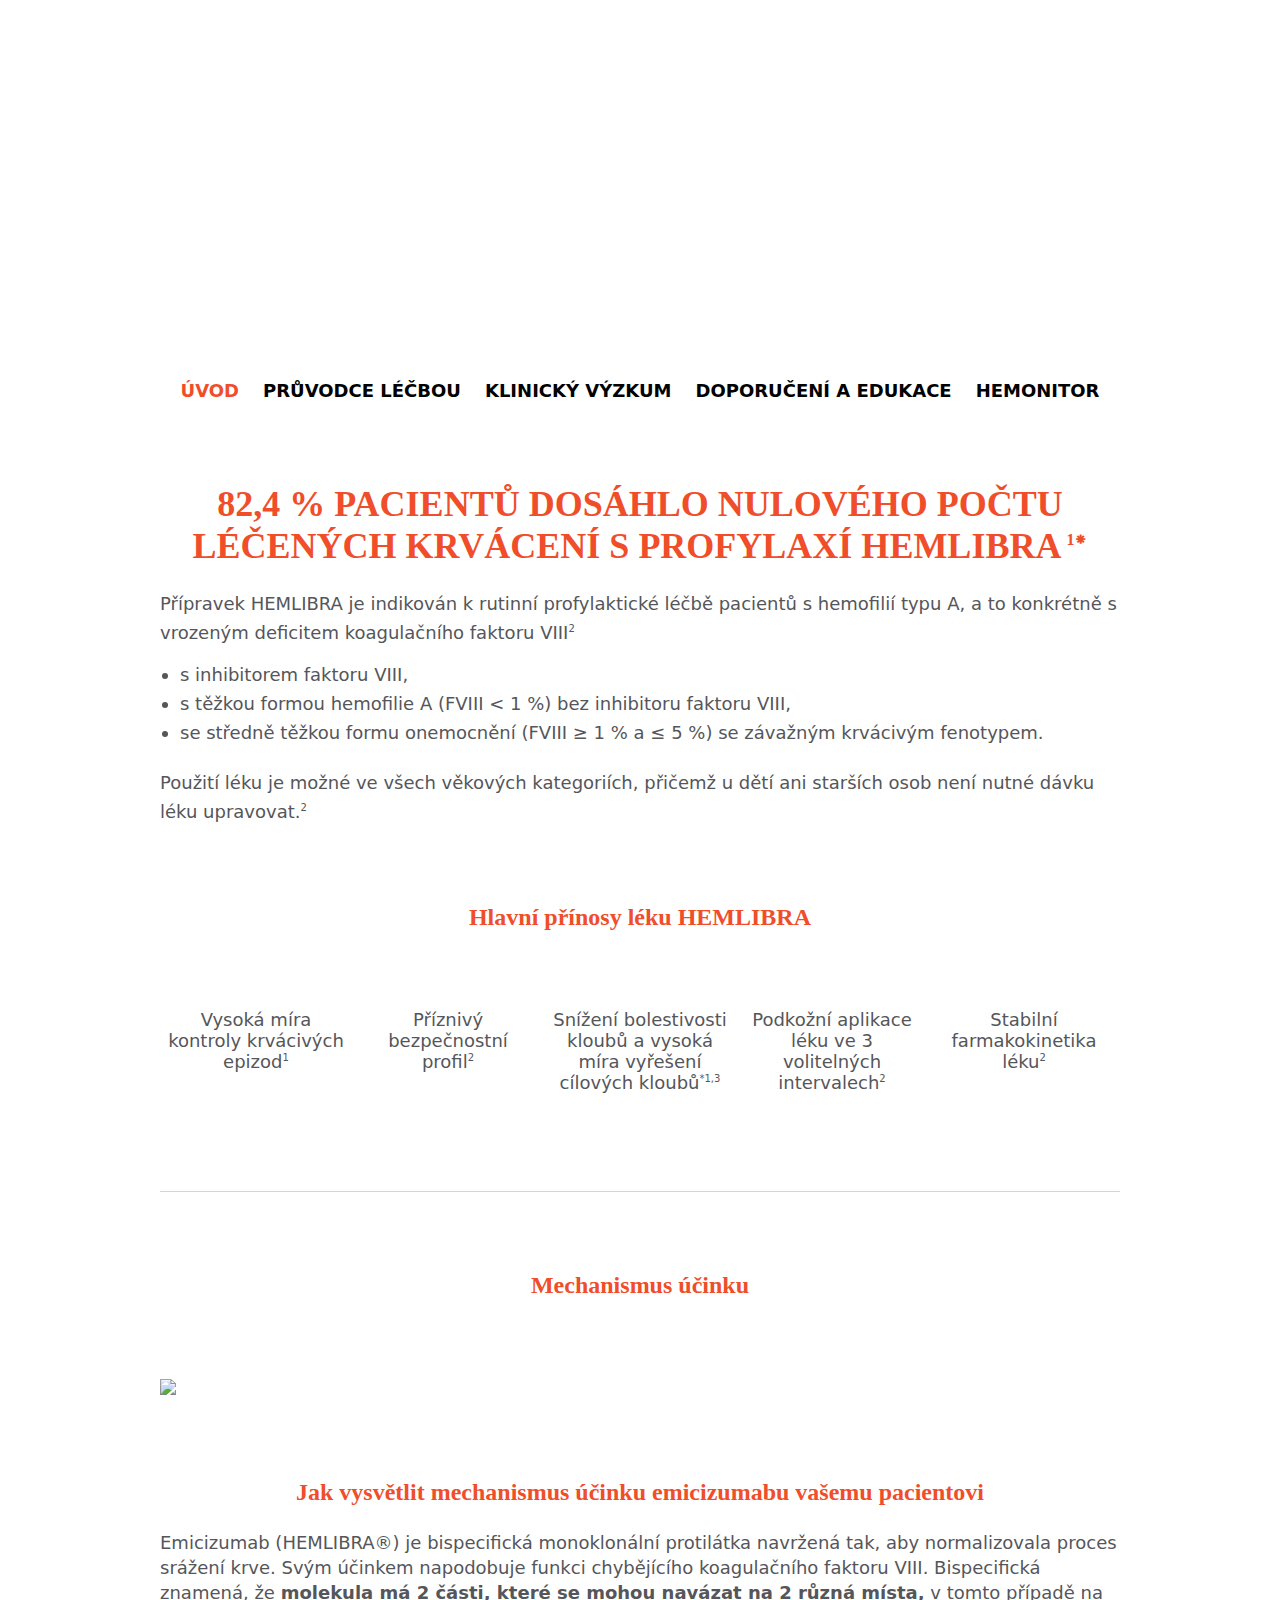
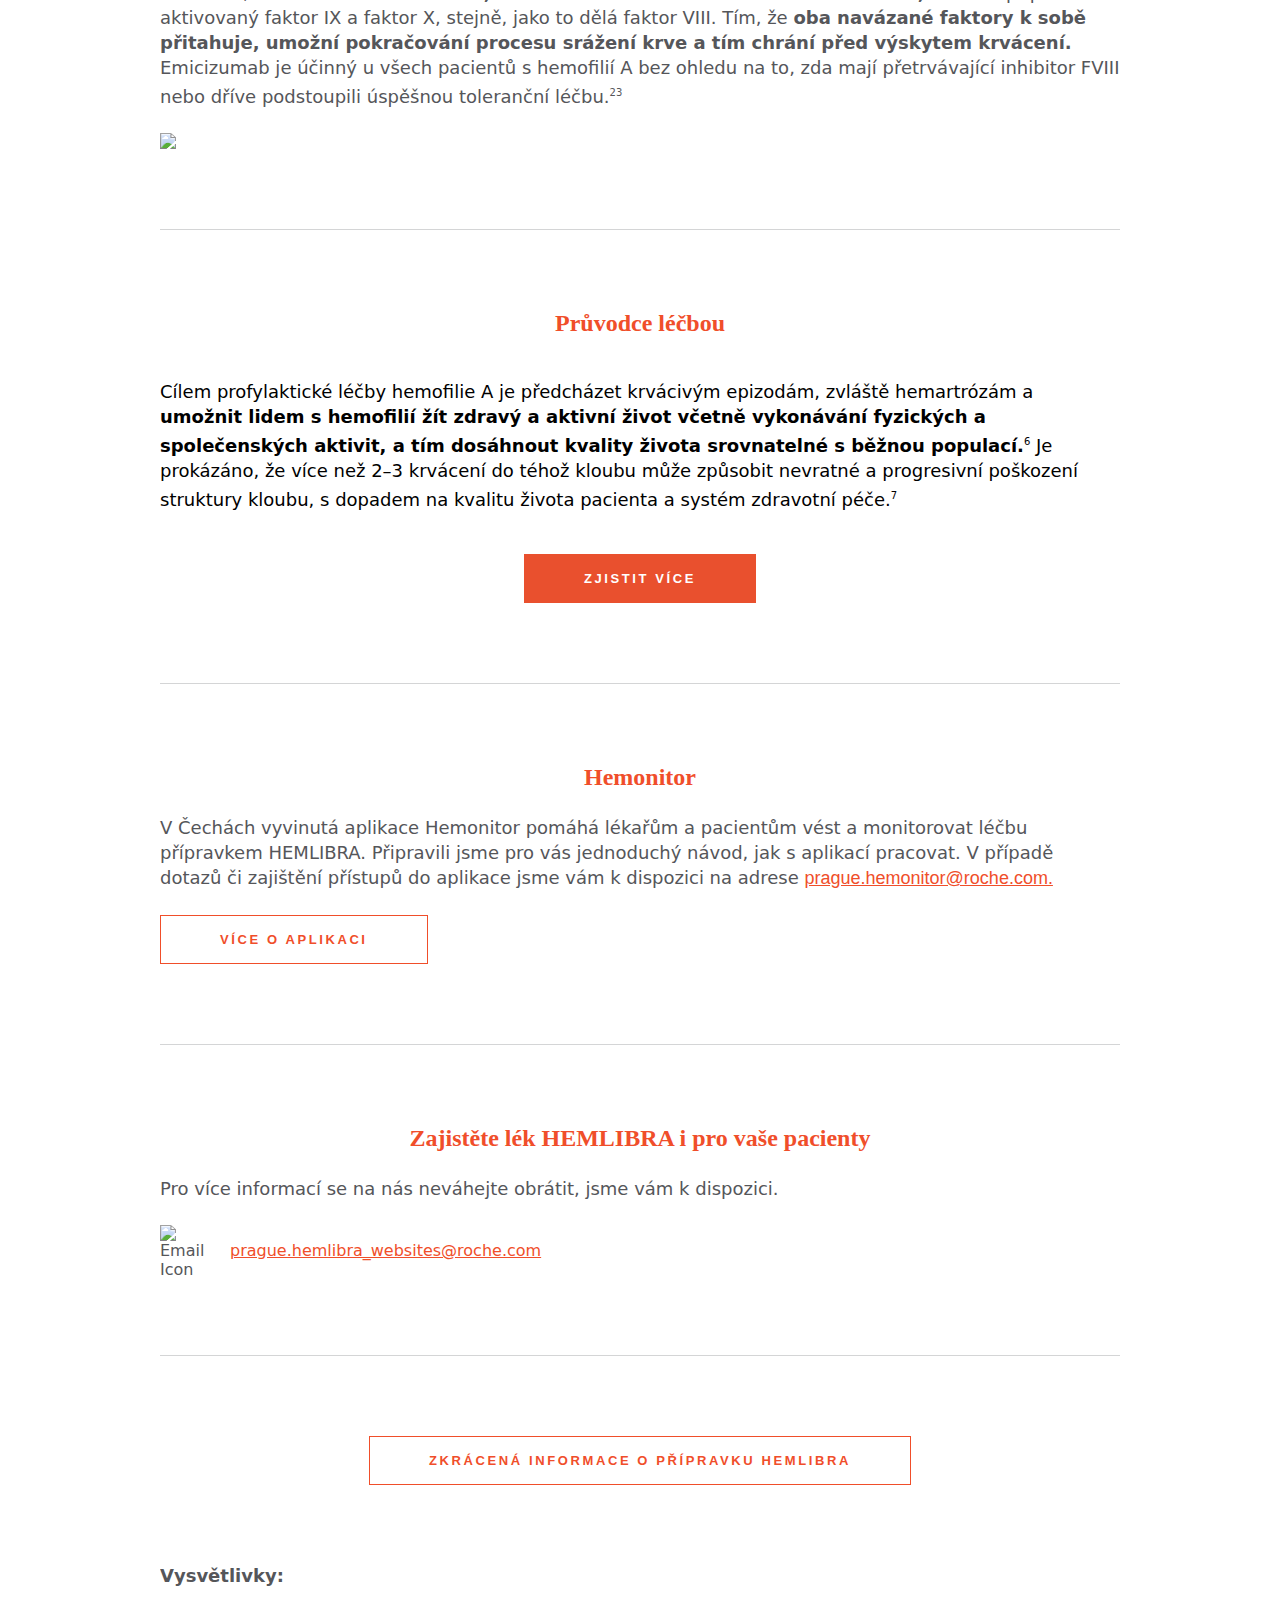
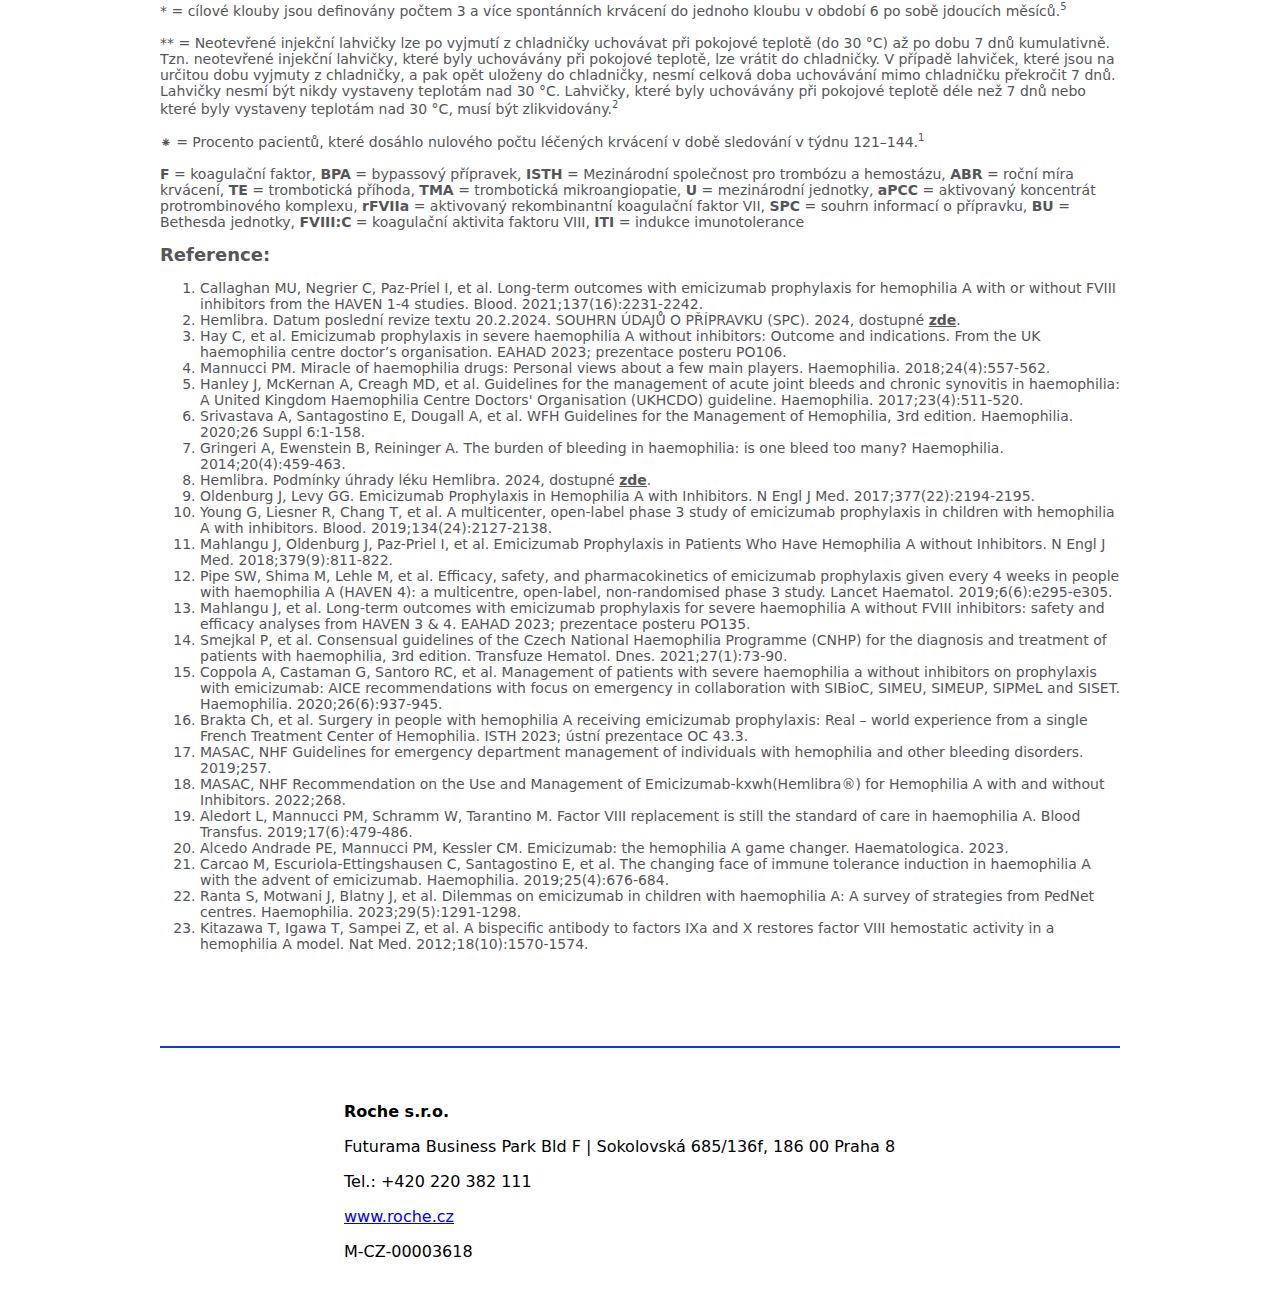
==== commit dd2ea238: "fix" ====
--- a/index.html
+++ b/index.html
@@ -13,11 +13,11 @@
         </div>
         <div class="site-navigation">
             <ul class="navigation-list">
-                <li><a href="index.html" class="selected-page">ÚVOD</a></li>
-                <li><a href="pruvodce_lecbou.html">PRŮVODCE LÉČBOU</a></li>
-                <li><a href="klinicky_vyzkum.html">KLINICKÝ VÝZKUM</a></li>
-                <li><a href="edukacni_materialy.html">DOPORUČENÍ A EDUKACE</a></li>
-                <li><a href="hemonitor.html">HEMONITOR</a></li>
+                <li><a href="hemlibra---2.html" class="selected-page">ÚVOD</a></li>
+                <li><a href="hemlibra---21.html">PRŮVODCE LÉČBOU</a></li>
+                <li><a href="hemlibra---211.html">KLINICKÝ VÝZKUM</a></li>
+                <li><a href="hemlibra---2111.html">DOPORUČENÍ A EDUKACE</a></li>
+                <li><a href="hemlibra---21111.html">HEMONITOR</a></li>
             </ul>
         </div>
     </div>
@@ -255,7 +255,7 @@
     </div>
 
     <div class="main-container footer">
-        <div class="h-divider"></div>
+        <span class="h-divider"></span>
         <div class="footer-contact">
             <div class="logo">
                 <img src="/content/dam/hcp-portals/czech-republic/images/hemilibra/img/footer-logo.svg" alt=""/>
--- a/styles.css
+++ b/styles.css
@@ -17,20 +17,17 @@
 }
 
 .header-image {
-    height: 240px; /* высота шапки согласно Figma */
+    height: 240px; 
     background-size: cover;
     background-position: center;
     margin-bottom: 80px; 
 }
 
 .site-navigation {
-    background-color: #FFFFFF; /* белый фон */
+    background-color: #FFFFFF; 
     width: 100%;
     display: flex;
     justify-content: center;
-    /* box-shadow: 0 4px 6px rgba(0,0,0,0.1); тень под навигацией */
-    /* padding: 20px 0;  */
-    /* margin-bottom: 80px;  */
 }
 
 /*.content ul li:before {*/
@@ -66,33 +63,32 @@
 }
 
 .navigation-list li {
-    margin: 0; /* убрать предыдущий margin */
+    margin: 0; 
 }
 
 .navigation-list a {
     text-decoration: none;
-    color: #000000; /* черный цвет текста */
+    color: #000000; 
     font-weight: bold;
-    font-size: 18px; /* предполагаемый размер шрифта, так как он не указан */
-    line-height: 25px; /* высота строки равна высоте меню */
-    background-color: transparent; /* фоновый цвет ссылки */
-    transition: color 0.1s; /* плавное изменение фона при наведении */
+    font-size: 18px; 
+    line-height: 25px; 
+    background-color: transparent; 
+    transition: color 0.1s; 
 }
 
 .navigation-list a:hover,
 .navigation-list a:focus {
-    color: #F04E2A; /* белый текст при наведении */
+    color: #F04E2A !important; 
+    text-decoration: none;
 }
 
 a.selected-page {
-    color: #F04E2A;
-}
-
-/* ... предыдущий код ... */
+    color: #F04E2A !important;
+}
 
 .content-block {
-    color: #55565A; /* цвет текста */
-    width: 960px; /* ширина блока */
+    color: #55565A; 
+    width: 960px; 
     /* padding: 0 40px; */
     margin: 0 auto;
     /* margin: 0 auto 80px; */
@@ -100,6 +96,7 @@
     flex-direction: column;
     /* align-items: flex-start; */
     /* gap: 24px;  */
+    justify-content: center;
 }
 
 .content-block h1 {
@@ -153,8 +150,8 @@
 }
 
 .content-block ul {
-    list-style-type: disc; /* стиль маркера списка */
-    padding-left: 20px; /* отступ для маркеров списка */
+    list-style-type: disc; 
+    padding-left: 20px; 
     margin: 0;
 }
 
@@ -184,7 +181,7 @@
 }
 
 .content-block li {
-    margin-bottom: 8px; /* расстояние между элементами списка */
+    margin-bottom: 8px; 
     font-family: Avenir, system-ui, -apple-system, BlinkMacSystemFont, 'Segoe UI', Roboto, Oxygen, Ubuntu, Cantarell, 'Open Sans', 'Helvetica Neue', sans-serif;
 }
 
@@ -196,13 +193,13 @@
     margin: 0 auto; 
     display: flex;
     flex-direction: column;
-    align-items: center; /* выравнивание по центру для всего содержимого раздела */
+    align-items: center; 
     margin-bottom: 0px;
 }
 
 h2.section-title {
-    text-align: center; /* выравнивание заголовка по центру */
-    width: 100%; /* ширина заголовка для выравнивания текста */
+    text-align: center; 
+    width: 100%; 
     /*margin-bottom: 24px;*/
     color: #F04E2A;
     font-family: Arial Narrow, serif;
@@ -217,12 +214,12 @@
     justify-content: space-between;
     align-items: flex-start;
     width: 100%;
-    padding: 0; /* если требуется внутренний отступ, его можно задать здесь */
+    padding: 0; 
 }
 
 .advantage-item {
     flex: 1;
-    text-align: center; /* для выравнивания текста под иконками */
+    text-align: center; 
     color: #55565A;
     font-family: Avenir, system-ui, -apple-system, BlinkMacSystemFont, 'Segoe UI', Roboto, Oxygen, Ubuntu, Cantarell, 'Open Sans', 'Helvetica Neue', sans-serif;
     font-size: 18px;
@@ -239,8 +236,8 @@
 }
 
 .advantage-item img {
-    width: auto; /* предполагаемая ширина иконок */
-    height: 120px; /* предполагаемая высота иконок, размер можно изменить */
+    width: auto; 
+    height: 120px; 
     margin-bottom: 24px;
 }
 
@@ -299,16 +296,12 @@
     font-family: Avenir, system-ui, -apple-system, BlinkMacSystemFont, 'Segoe UI', Roboto, Oxygen, Ubuntu, Cantarell, 'Open Sans', 'Helvetica Neue', sans-serif;
 }
 
-/* ... предыдущий код ... */
-
 .h-divider {
     width: 960px;
-    height: 1px; /* или '1px' в зависимости от желаемой толщины линии */
-    background-color: rgba(85, 86, 90, 0.25); /* цвет и прозрачность согласно Figma */
+    height: 1px; 
+    background-color: rgba(85, 86, 90, 0.25); 
     margin: 0 auto;
 }
-
-/* ... предыдущий код ... */
 
 .mechanism-container {
     display: flex;
@@ -340,11 +333,11 @@
 }
 
 .left-border {
-    left: -39px; /* Смещаем левый SVG влево */
+    left: -39px;
 }
 
 .right-border {
-    right: -39px; /* Смещаем правый SVG вправо */
+    right: -39px; 
 }
 
 .mechanism-title  {
@@ -385,24 +378,22 @@
     line-height: normal;
 }
 
-/* **/
-
 .guide-container {
     display: flex;
     flex-direction: column;
-    align-items: center; /* Центрирование элементов */
-    width: 960px;
-    margin: 0 auto 0; /* Отступ сверху 80px и авто-маргин слева и справа */
+    align-items: center; 
+    width: 960px;
+    margin: 0 auto 0;
     /* padding: 40px;  */
-    background-color: #FFFFFF; /* Белый фон блока */
+    background-color: #FFFFFF;
 }
 
 .guide-title {
-    color: #E9502E; /* Цвет заголовка */
+    color: #E9502E;
     font-family: Arial, sans-serif;
-    font-size: 24px; /* Размер шрифта заголовка */
-    font-weight: 700; /* Жирность шрифта */
-    margin-bottom: 24px; /* Отступ снизу заголовка */
+    font-size: 24px;
+    font-weight: 700; 
+    margin-bottom: 24px;
 }
 
 .guide-text {
@@ -411,22 +402,22 @@
     font-size: 18px;
     font-style: normal;
     font-weight: 400;
-    line-height: 25px; /* 138.889% */
+    line-height: 25px;
 }
 
 .button-container {
-    text-align: center; /* Центрирование кнопки */
-    width: 100%; /* Ширина контейнера кнопки */
+    text-align: center; 
+    width: 100%; 
 }
 
 .standard-button {
-    color: #F04E2A; /* Белый цвет текста кнопки */
-    background-color: #FFFFFF; /* Фон кнопки */
-    border: 1px solid #F04E2A; /* Граница кнопки */
-    padding: 16px 59px; /* Внутренний отступ */
+    color: #F04E2A;
+    background-color: #FFFFFF; 
+    border: 1px solid #F04E2A; 
+    padding: 16px 59px;
     /* font-family: system-ui, -apple-system, BlinkMacSystemFont, 'Segoe UI', Roboto, Oxygen, Ubuntu, Cantarell, 'Open Sans', 'Helvetica Neue', sans-serif; */
-    font-size: 13px; /* Размер шрифта кнопки */
-    cursor: pointer; /* Курсор в виде указателя */
+    font-size: 13px; 
+    cursor: pointer; 
     font-style: normal;
     font-weight: 700;
     line-height: normal;
@@ -442,7 +433,7 @@
 }
 
 /*.guide-button:hover {*/
-/*    background-color: #E9502E; !* Цвет фона кнопки при наведении *!*/
+/*    background-color: #E9502E; */
 /*}*/
 
 /* */
@@ -451,24 +442,23 @@
     display: flex;
     align-items: flex-start;
     justify-content: center;
-    width: 100%; /* Используем всю доступную ширину */
-    max-width: 960px; /* Максимальная ширина секции */
-    margin: 0px auto; /* Верхний отступ и автоматическое выравнивание */
-    padding: 0; /* Убраны внутренние отступы */
+    width: 100%; 
+    max-width: 960px; 
+    margin: 0px auto; 
+    padding: 0;
 }
 
 .phone-image-wrapper {
-    /* Стили для обертки изображения с телефонами */
     /* flex: 1;  */
     display: flex;
     justify-content: center;
 }
 
 .text-and-button-wrapper {
-    flex: 1; /* Занимаем половину доступного пространства */
-    display: flex;
-    flex-direction: column;
-    align-items: flex-start; /* Выравнивание по левому краю */
+    flex: 1; 
+    display: flex;
+    flex-direction: column;
+    align-items: flex-start;
     /* padding: 0 0 24px 0;  */
 }
 
@@ -480,14 +470,14 @@
     font-style: normal;
     font-weight: 700;
     line-height: normal;
-    margin-bottom: 24px; /* Отступ под заголовком */
+    margin-bottom: 24px;
 }
 
 .hemonitor-text {
     color: #55565A;
     font-family: Avenir, system-ui, -apple-system, BlinkMacSystemFont, 'Segoe UI', Roboto, Oxygen, Ubuntu, Cantarell, 'Open Sans', 'Helvetica Neue', sans-serif;
     font-size: 16px;
-    margin-bottom: 24px; /* Отступ под текстом */
+    margin-bottom: 24px; 
 }
 
 .hemonitor-button {
@@ -496,7 +486,7 @@
     border: none;
     padding: 10px 20px;
     cursor: pointer;
-    transition: background-color 0.3s ease; /* Анимация фона кнопки */
+    transition: background-color 0.3s ease;
 }
 
 /*.hemonitor-button:hover {*/
@@ -518,19 +508,19 @@
 }
 
 .text-center {
-    margin-bottom: 20px; /* Расстояние между текстом и контактными деталями */
+    margin-bottom: 20px; 
 }
 
 .contact-details {
     display: flex;
     align-items: center;
-    justify-content: flex-start; /* Выравнивание иконки и электронной почты по левому краю */
+    justify-content: flex-start; 
 }
 
 .contact-icon {
-    width: 50px; /* Реальные размеры вашей иконки */
+    width: 50px; 
     height: 50px;
-    margin-right: 20px; /* Расстояние от иконки до адреса электронной почты */
+    margin-right: 20px; 
 }
 
 a.email-text {
@@ -543,14 +533,14 @@
     color: #F04E2A;
     font-family: Arial Narrow, sans-serif;
     font-size: 24px;
-    margin: 0 0 10px 0; /* Отступ снизу */
+    margin: 0 0 10px 0;
 }
 
 .content-wrapper p {
     color: #55565A;
     /* font-family: system-ui, -apple-system, BlinkMacSystemFont, 'Segoe UI', Roboto, Oxygen, Ubuntu, Cantarell, 'Open Sans', 'Helvetica Neue', sans-serif; */
     font-size: 18px;
-    margin: 0; /* Убрать отступы */
+    margin: 0;
 }
 
 .main-container {
@@ -558,11 +548,11 @@
     width: 960px;
     display: flex;
     flex-direction: column;
-    align-items: center; /* Центрирование элементов */
-    margin: 0 auto 0; /* Отступ сверху 80px и авто-маргин слева и справа */
+    align-items: center; 
+    margin: 0 auto 0; 
     /* padding: 40px;  */
-    gap: 24px; /* Расстояние между элементами */
-    background-color: #FFFFFF; /* Белый фон блока */
+    gap: 24px; 
+    background-color: #FFFFFF; 
 }
 
 .footer .title {
@@ -585,7 +575,7 @@
 }
 
 .footer .h-divider {
-    height: 2px; /* или '1px' в зависимости от желаемой толщины линии */
+    height: 2px; 
     background-color: #0B41CD;
     stroke-width: 3px;
     stroke: #0B41CD;
@@ -593,17 +583,17 @@
 }
 
 .footer-contact {
-    display: flex; /* Включаем Flexbox */
-    justify-content: flex-start; /* Распределяем пространство между колонками */
-    align-items: center; /* Выравниваем элементы по центру по вертикали */
-    padding: 20px; /* Добавляем отступы для внешнего вида */
+    display: flex; 
+    justify-content: flex-start; 
+    align-items: center; 
+    padding: 20px; 
     width: 960px;
     font-family: Avenir, system-ui, -apple-system, BlinkMacSystemFont, 'Segoe UI', Roboto, Oxygen, Ubuntu, Cantarell, 'Open Sans', 'Helvetica Neue', sans-serif;
 }
 
 .footer-contact .contact {
-    flex-grow: 1; /* Разрешаем обоим элементам занимать одинаковое пространство */
-    padding: 10px; /* Добавляем внутренние отступы */
+    flex-grow: 1; 
+    padding: 10px; 
 }
 
 .footer-contact .logo {
@@ -748,11 +738,12 @@
     padding: 20px;
 }
 
-div.expandable-button-white {
+div#white {
     width: 960px;
     min-height: fit-content;
     display: flex;
     flex-direction: column;
+    border: none;
 }
 
 div.expandable-button-white-header {
@@ -823,8 +814,12 @@
     justify-content: center;
 }
 
-div.video-grid .video-wrapper img {
-    max-width: 222px;
+div.video-wrapper {
+    width: fit-content;
+}
+
+div.video-grid div.video-wrapper img {
+    max-width: 222px; 
     height: auto;
 }
 
@@ -842,8 +837,24 @@
     flex-direction: column;
 }
 
-.centered-text p{
+.content-block a, .content-block a:visited, .content-block h2 a, .content-block h2 a:visited {
+    color: #F04E2A;
+}
+
+div.link-wrapper a:hover, div.content-block a:hover {
+    color: #55565A;
+}
+
+div#content.content div.site-header div.site-navigation ul.navigation-list li a, div#content.content div.site-header div.site-navigation ul.navigation-list li a:visited {
+    color: #000;
+}
+
+.centered-text p {
     text-align: center;
+}
+
+.centered-items {
+    align-items: center;
 }
 
 span.p-important{
@@ -852,8 +863,14 @@
     font-weight: 900;
 }
 
-ol li a {
-    color: #55565A;
+div.main-container.footer ol li a {
+    color: #55565A;
+}
+
+div.main-container.footer ol li a::before, 
+div.content-block a::before,
+div.site-navigation ul.navigation-list li a::before{
+    display: none;
 }
 
 div.haven-container a {
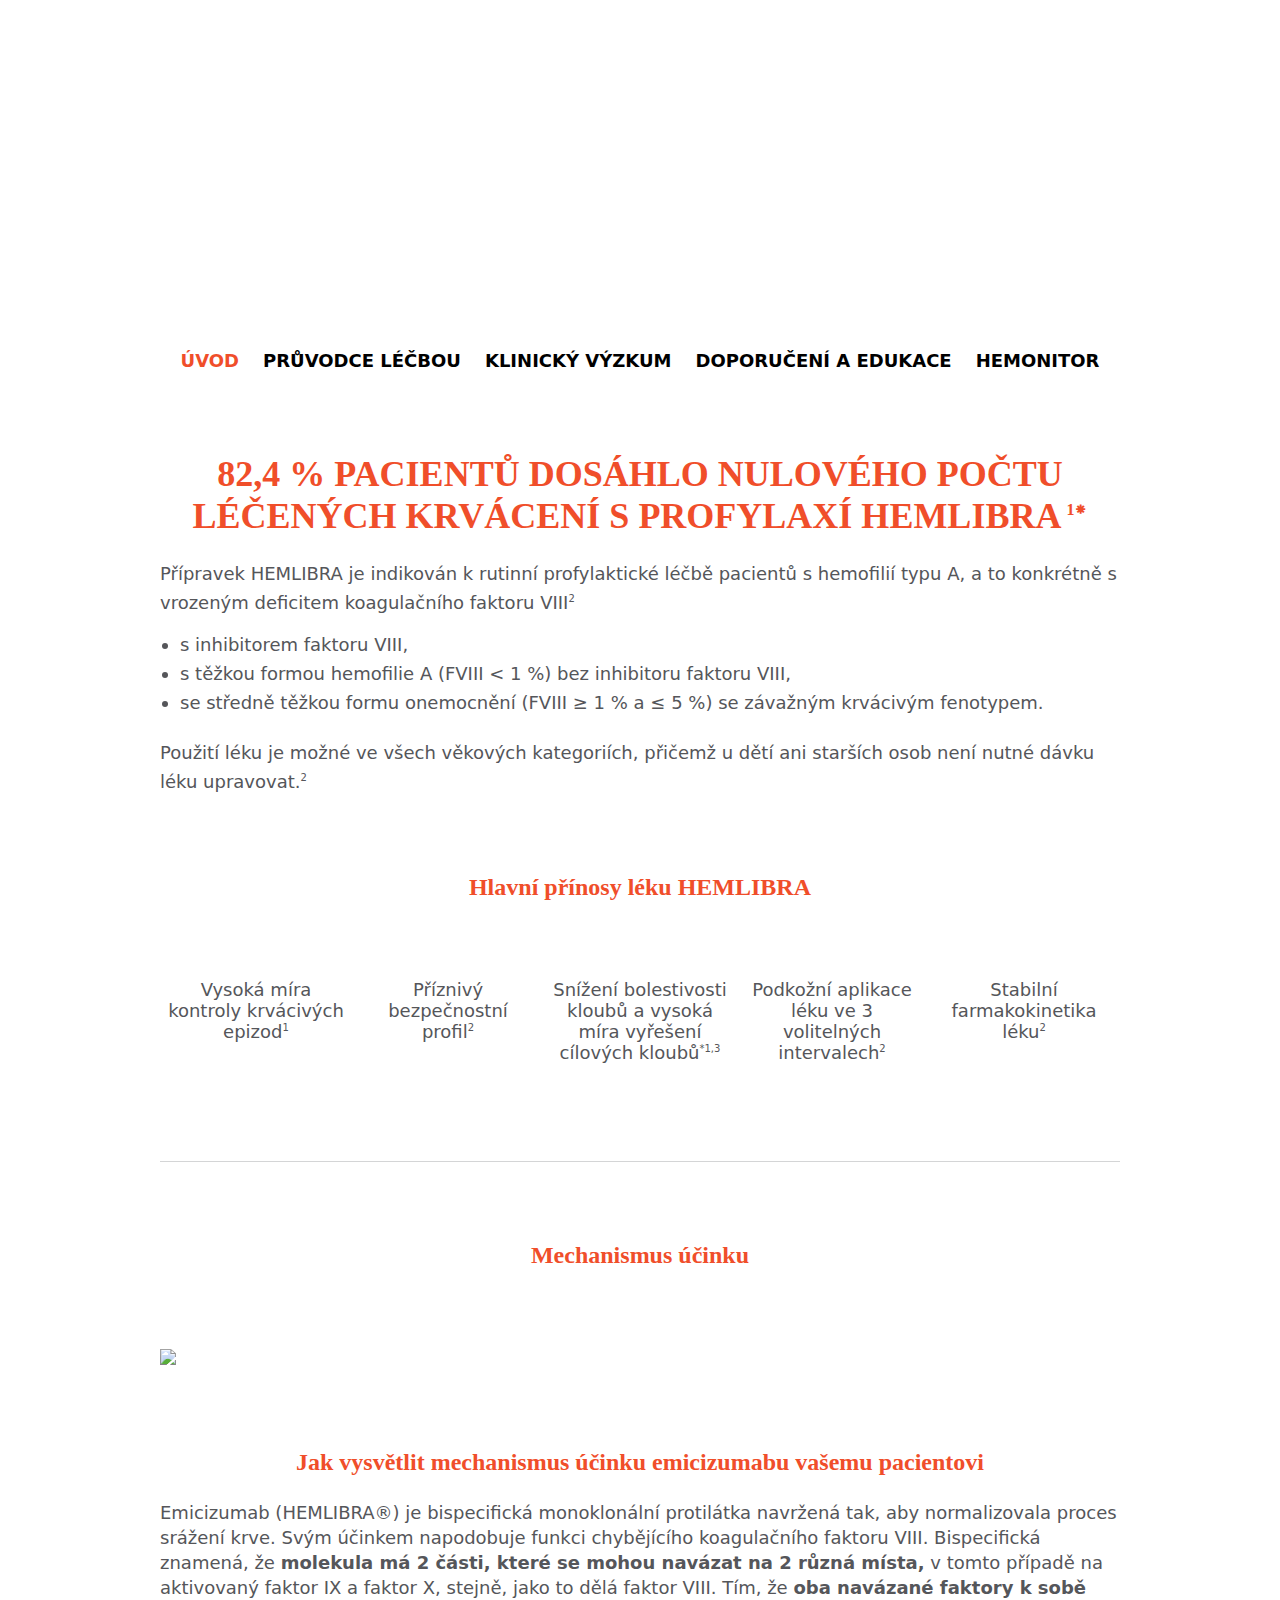
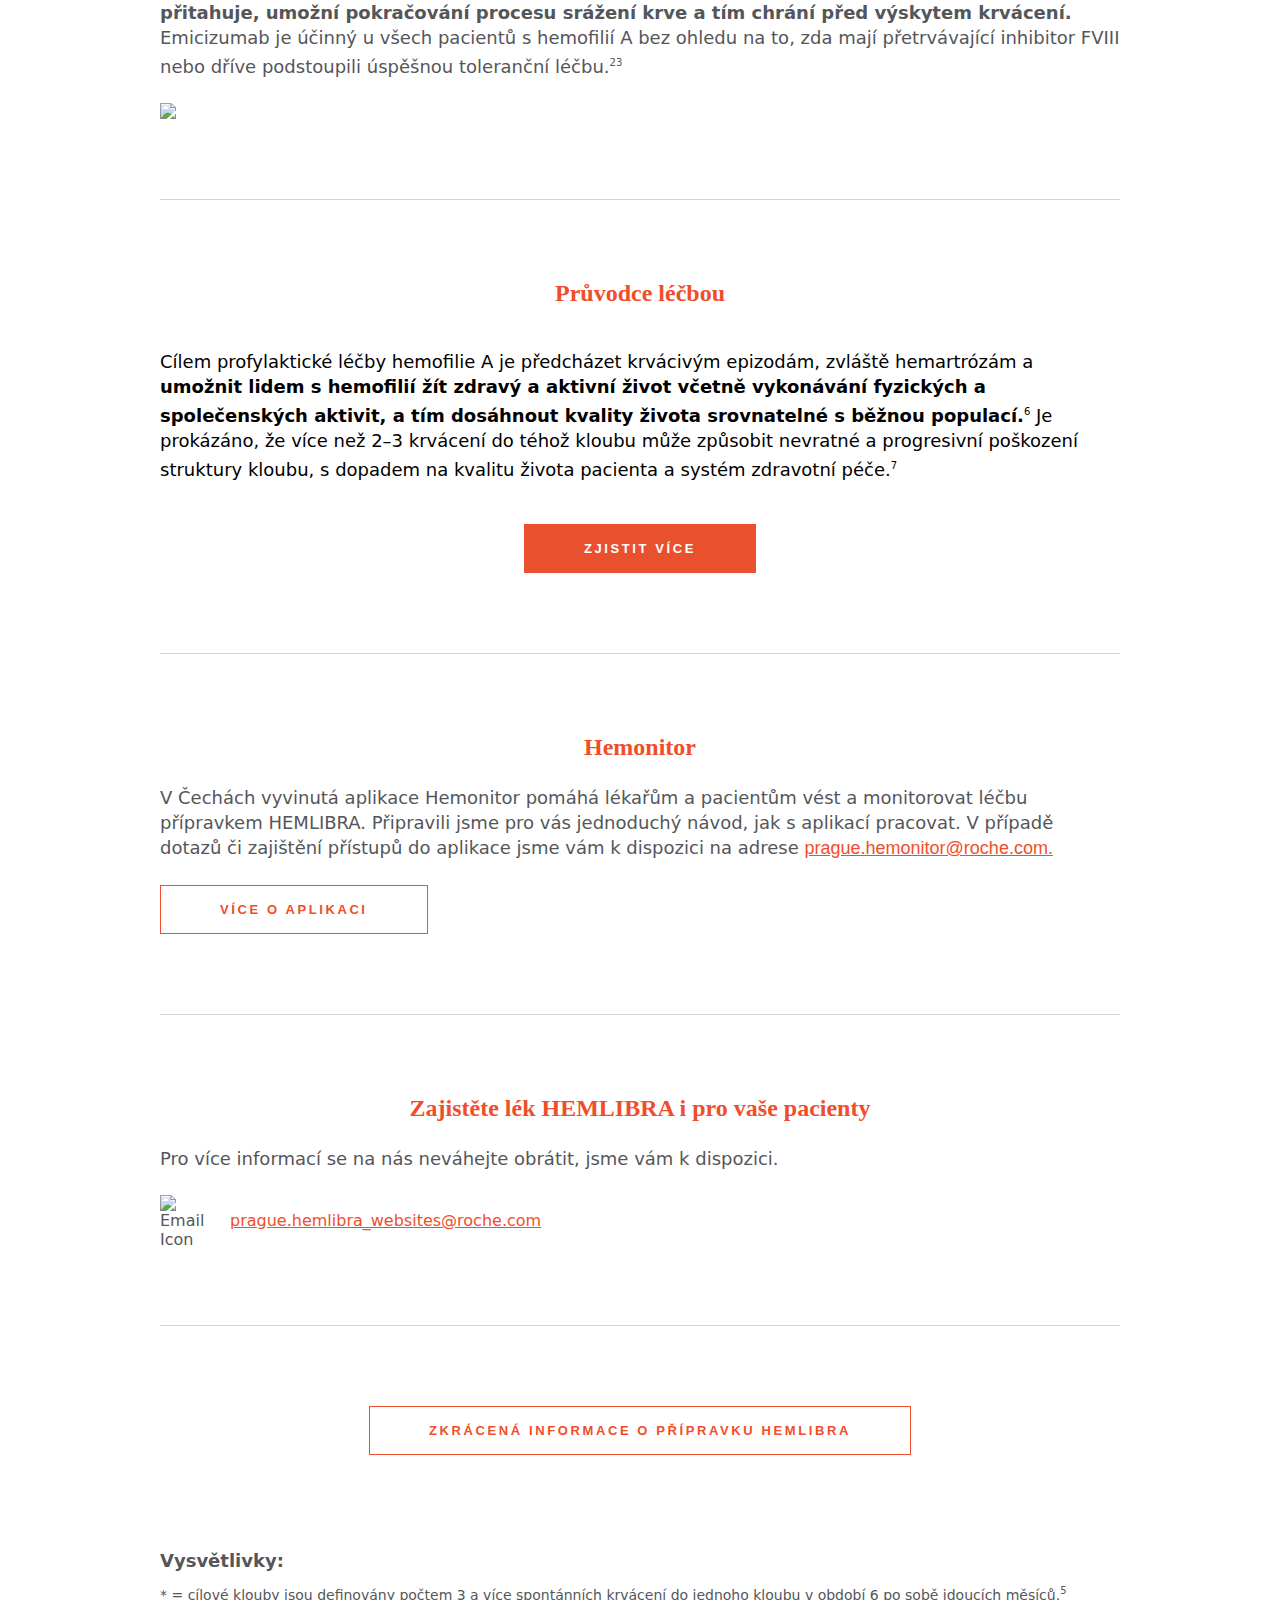
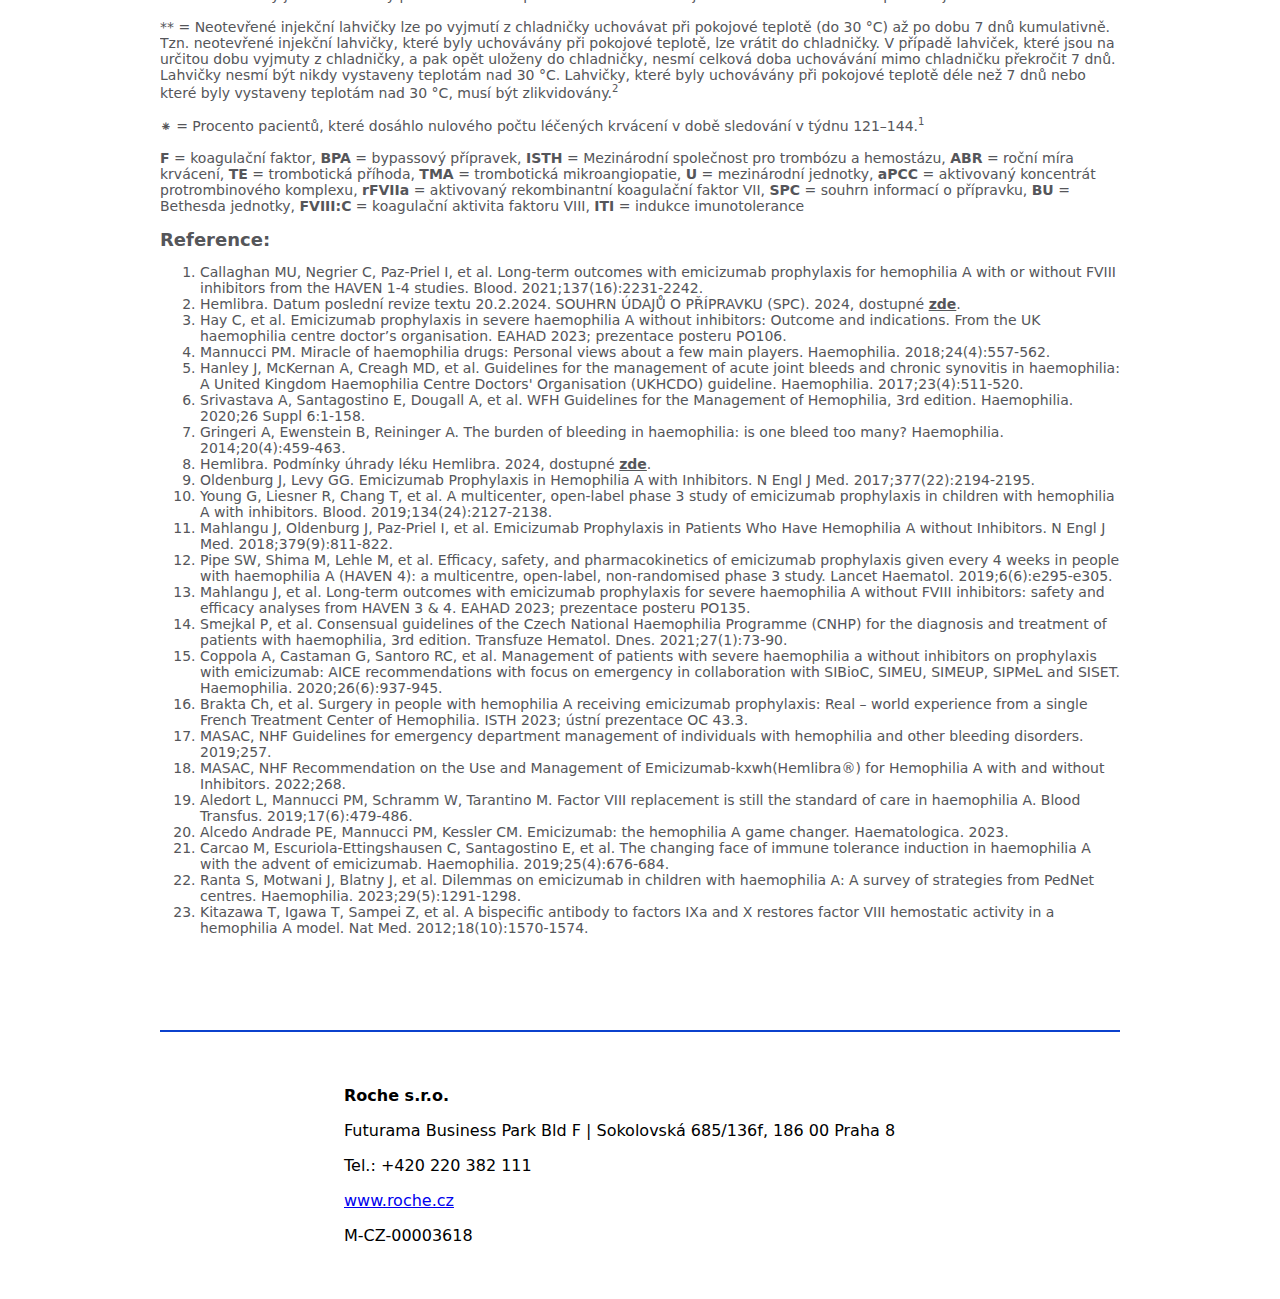
==== commit 6a7aadd1: "fix" ====
--- a/index.html
+++ b/index.html
@@ -13,11 +13,11 @@
         </div>
         <div class="site-navigation">
             <ul class="navigation-list">
-                <li><a href="hemlibra---2.html" class="selected-page">ÚVOD</a></li>
-                <li><a href="hemlibra---21.html">PRŮVODCE LÉČBOU</a></li>
-                <li><a href="hemlibra---211.html">KLINICKÝ VÝZKUM</a></li>
-                <li><a href="hemlibra---2111.html">DOPORUČENÍ A EDUKACE</a></li>
-                <li><a href="hemlibra---21111.html">HEMONITOR</a></li>
+                <li><a href="hemlibra.html" class="selected-page">ÚVOD</a></li>
+                <li><a href="hemlibra/hemlibra-pruvodce-lecbou.html">PRŮVODCE LÉČBOU</a></li>
+                <li><a href="hemlibra/hemlibra-klinicky-vyzkum.html">KLINICKÝ VÝZKUM</a></li>
+                <li><a href="hemlibra/hemlibra-doporuceni-a-edukace.html">DOPORUČENÍ A EDUKACE</a></li>
+                <li><a href="hemlibra/hemlibra-hemonitor.html">HEMONITOR</a></li>
             </ul>
         </div>
     </div>
@@ -72,7 +72,7 @@
     </div>
 
     <div class="content-block">
-        <a href="">
+        <a href="https://video.hive.roche.com/media/Hemlibra%20mechanismus%20%C3%BA%C4%8Dinku/1_te9fv8z1">
             <img src="/content/dam/hcp-portals/czech-republic/images/hemilibra/img/Group_1621.png">
         </a>
     </div>
@@ -101,7 +101,7 @@
                 Je prokázáno, že více než 2–3 krvácení do téhož kloubu může způsobit nevratné a progresivní poškození
                 struktury kloubu, s dopadem na kvalitu života pacienta a systém zdravotní péče.<sup>7</sup></p>
             <div class="button-container">
-                <a href="pruvodce_lecbou.html">
+                <a href="hemlibra---21.html">
                     <button class="standard-button red">zjistit více</button>
                 </a>
             </div>
@@ -124,7 +124,7 @@
                     pracovat. V případě dotazů či zajištění přístupů do aplikace jsme vám k dispozici na adrese <a
                             class="link-grey" href="mailto:prague.hemonitor@roche.com">prague.hemonitor@roche.com.</a>
                 </p>
-                <a href="hemonitor.html">
+                <a href="hemlibra---21111.html">
                     <button class="standard-button">VÍCE O APLIKACI</button>
                 </a>
             </div>
@@ -145,8 +145,10 @@
 
     <span class="h-divider"></span>
 
-    <div class="contact-section">
-        <button class="standard-button">ZKRÁCENÁ INFORMACE O PŘÍPRAVKU HEMLIBRA</button>
+    <div class="button-container">
+        <a href="https://drive.google.com/drive/folders/1zD4y5po3B8OX2bDqnC9vlIZSwls-tve3?usp=drive_link">
+            <button class="standard-button">ZKRÁCENÁ INFORMACE O PŘÍPRAVKU HEMLIBRA</button>
+        </a>
     </div>
 
     <div class="main-container footer">
--- a/styles.css
+++ b/styles.css
@@ -13,7 +13,7 @@
 
 .site-header {
     width: 100%;
-    margin-top: 50px;
+    margin-top: 20px;
 }
 
 .header-image {
@@ -432,6 +432,10 @@
     color: white;
 }
 
+.standard-button.red:hover {
+    background-color: #D14627;
+}
+
 /*.guide-button:hover {*/
 /*    background-color: #E9502E; */
 /*}*/
@@ -562,7 +566,7 @@
     font-style: normal;
     font-weight: 800;
     line-height: normal;
-    margin-bottom: 15px;
+    margin-top: 15px;
 }
 
 .footer .content-text {
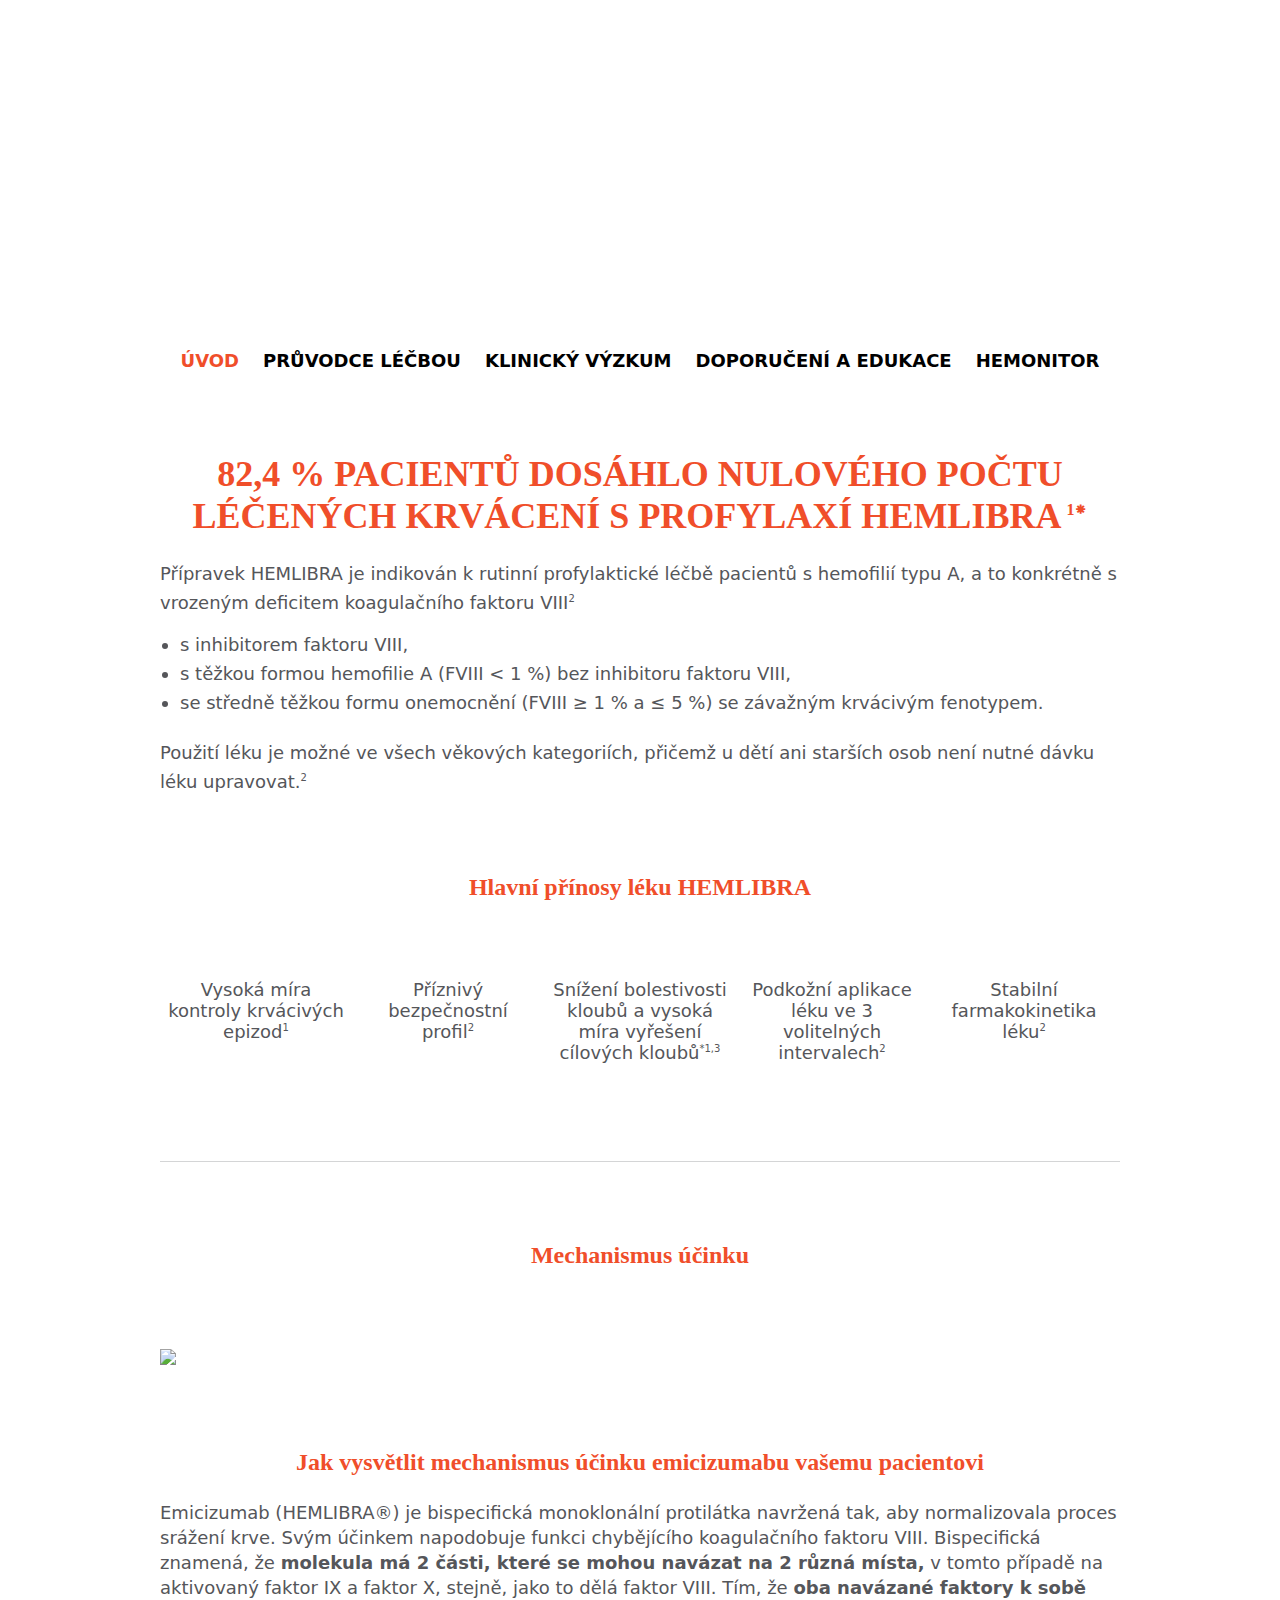
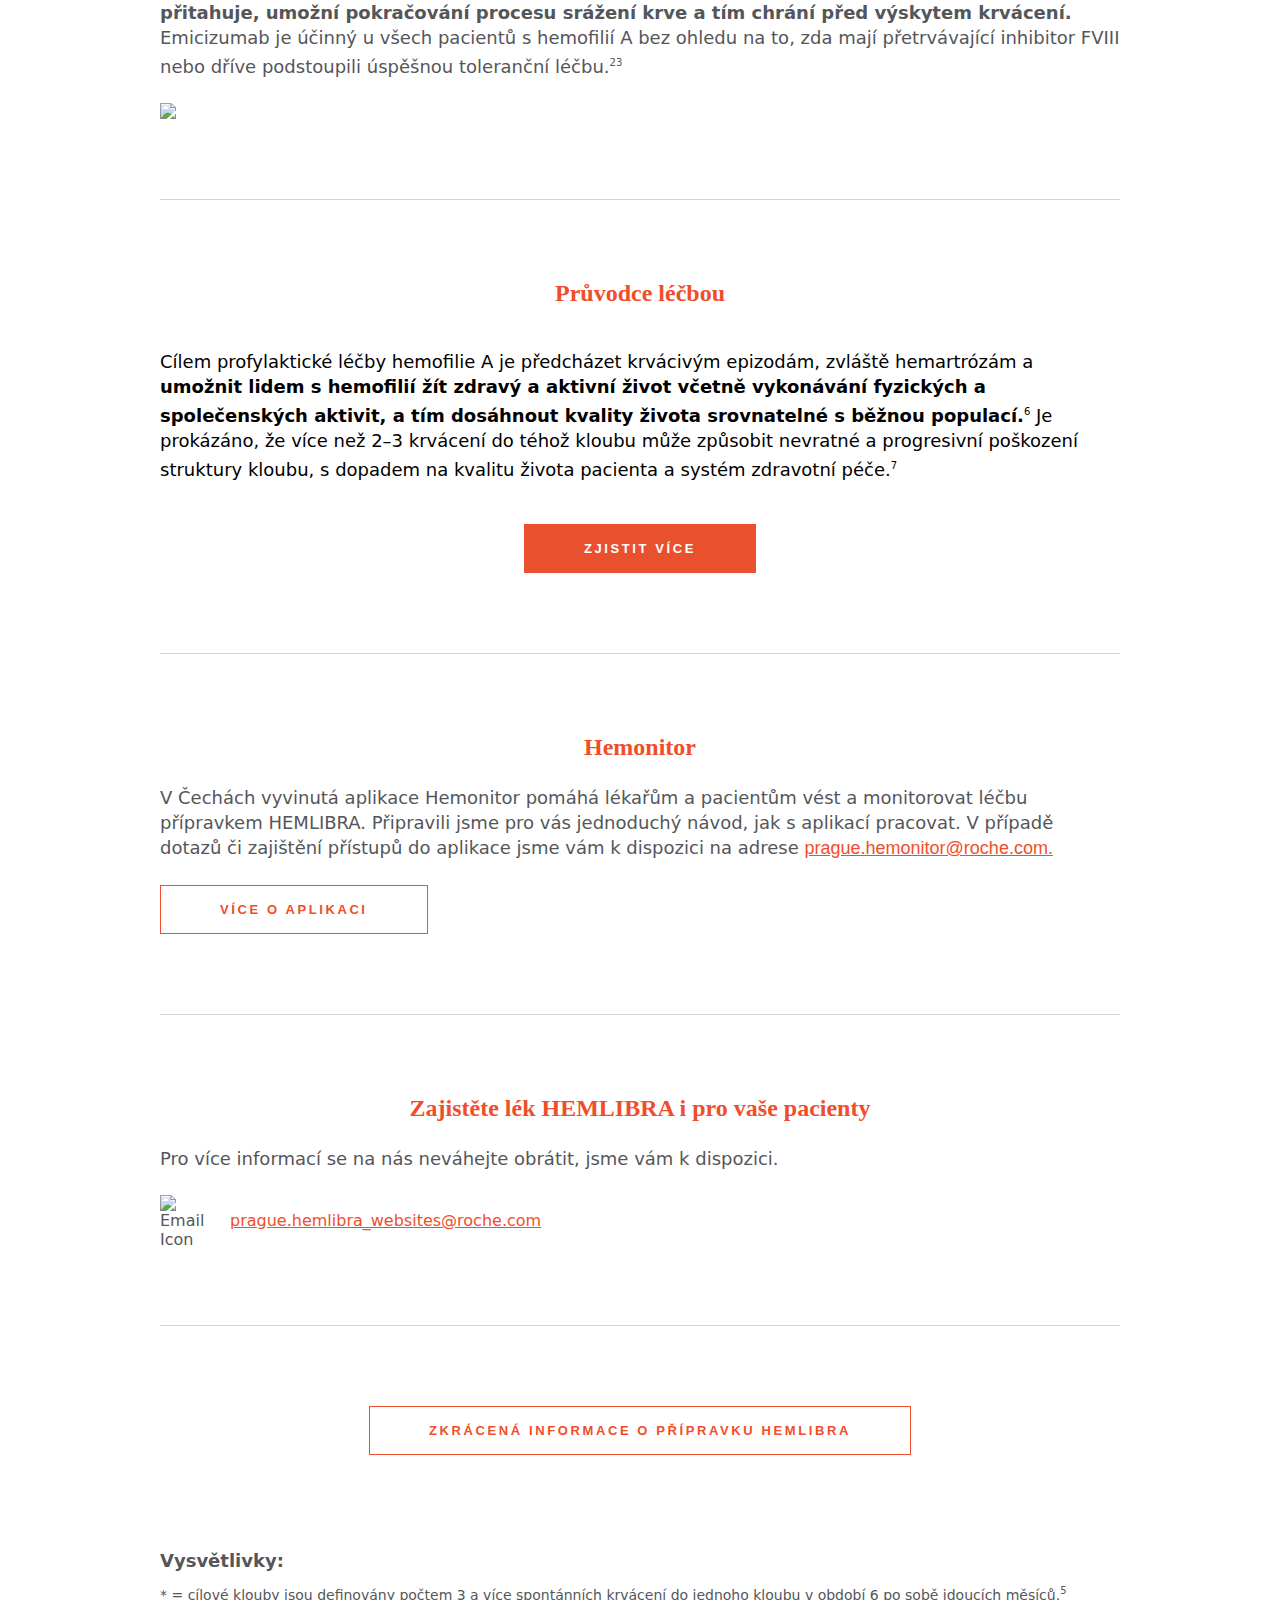
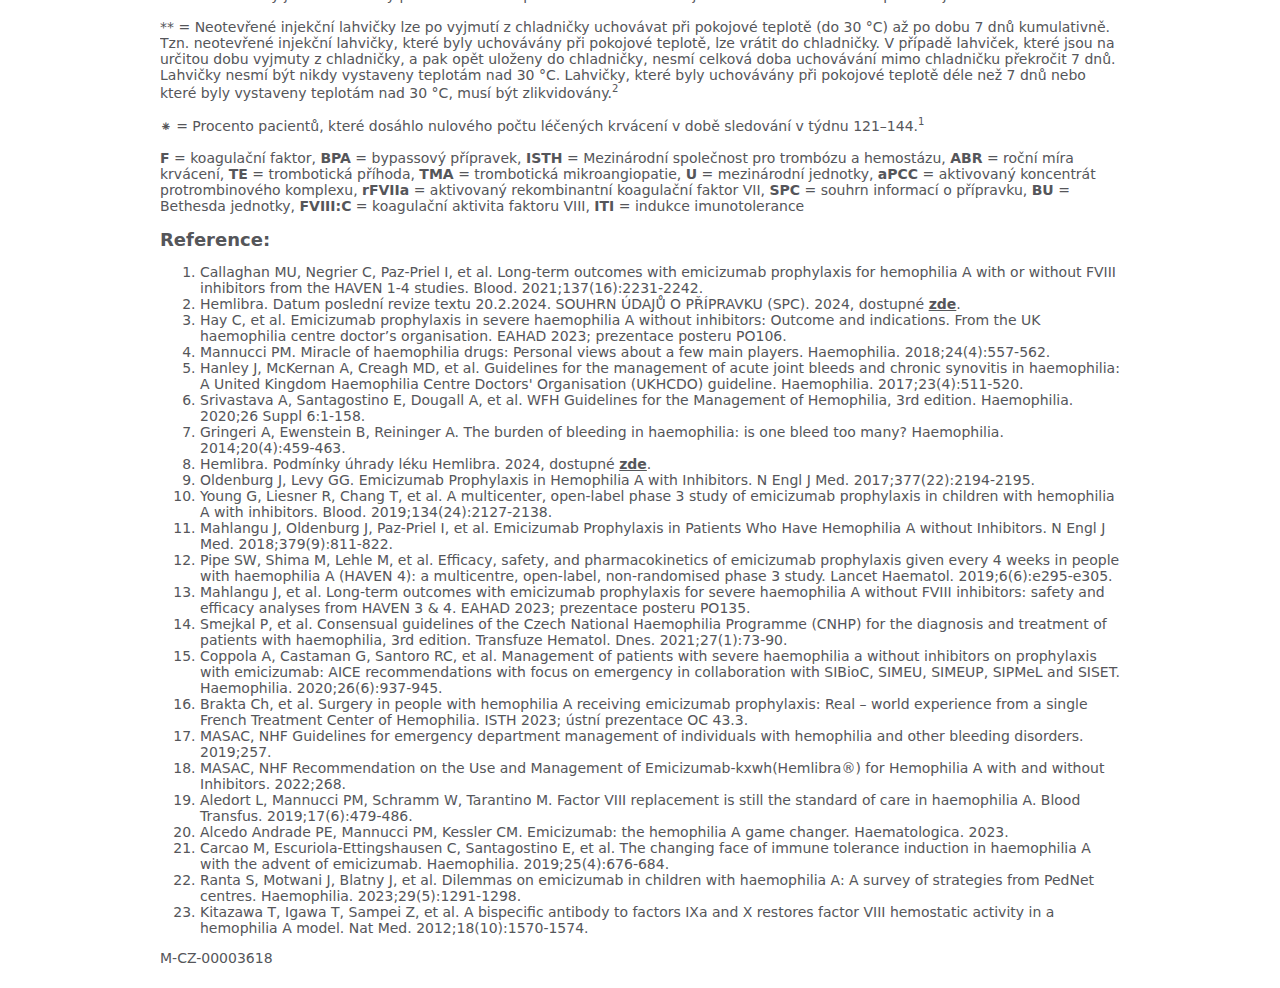
==== commit 56fc76ca: "fix" ====
--- a/index.html
+++ b/index.html
@@ -101,7 +101,7 @@
                 Je prokázáno, že více než 2–3 krvácení do téhož kloubu může způsobit nevratné a progresivní poškození
                 struktury kloubu, s dopadem na kvalitu života pacienta a systém zdravotní péče.<sup>7</sup></p>
             <div class="button-container">
-                <a href="hemlibra---21.html">
+                <a href="hemlibra/hemlibra-pruvodce-lecbou.html">
                     <button class="standard-button red">zjistit více</button>
                 </a>
             </div>
@@ -124,7 +124,7 @@
                     pracovat. V případě dotazů či zajištění přístupů do aplikace jsme vám k dispozici na adrese <a
                             class="link-grey" href="mailto:prague.hemonitor@roche.com">prague.hemonitor@roche.com.</a>
                 </p>
-                <a href="hemlibra---21111.html">
+                <a href="hemlibra/hemlibra-hemonitor.html">
                     <button class="standard-button">VÍCE O APLIKACI</button>
                 </a>
             </div>
@@ -253,22 +253,7 @@
                 </li>
             </ol>
             </p>
-        </div>
-    </div>
-
-    <div class="main-container footer">
-        <span class="h-divider"></span>
-        <div class="footer-contact">
-            <div class="logo">
-                <img src="/content/dam/hcp-portals/czech-republic/images/hemilibra/img/footer-logo.svg" alt=""/>
-            </div>
-            <div class="contact">
-                <strong>Roche s.r.o.</strong>
-                <p>Futurama Business Park Bld F | Sokolovská 685/136f, 186 00 Praha 8</p>
-                <p>Tel.: +420 220 382 111</p>
-                <p><a href="www.roche.cz">www.roche.cz</a></p>
-                <p>M-CZ-00003618</p>
-            </div>
+            <p>M-CZ-00003618</p>
         </div>
     </div>
 </div>
